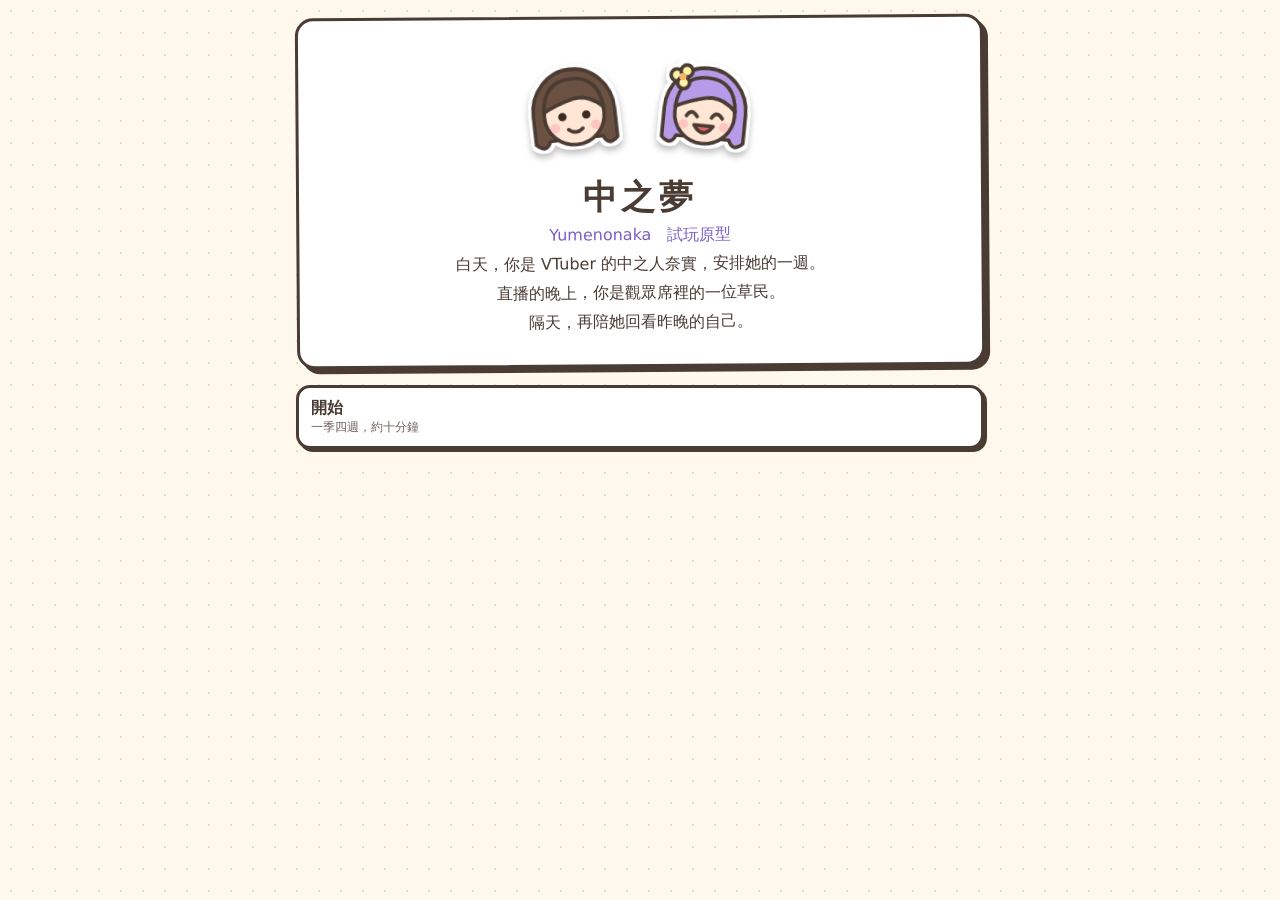
==== index.html @ 5c510aef "feat: add playable one-season prototype Static web prototype of Yumenonaka: plan a week as the strea" ====
<!doctype html>
<html lang="zh-Hant">
<head>
  <meta charset="utf-8">
  <meta name="viewport" content="width=device-width, initial-scale=1">
  <title>中之夢　試玩原型</title>
  <link rel="stylesheet" href="style.css">
</head>
<body class="title">
  <main id="app"></main>
  <script src="main.js"></script>
</body>
</html>
---- style.css ----
:root {
  --ink: #4a3b33;
  --paper: #fff8ec;
  --card: #ffffff;
  --accent: #b79be8;
  --accent-deep: #7a5fc7;
  --warn: #e57373;
}

* { box-sizing: border-box; }

body {
  margin: 0;
  min-height: 100vh;
  font-family: "Noto Sans TC", "Microsoft JhengHei", "PingFang TC", system-ui, sans-serif;
  color: var(--ink);
  background-color: var(--paper);
  background-image: radial-gradient(#ecdcc4 1.5px, transparent 1.5px);
  background-size: 22px 22px;
  transition: background-color .4s;
}

/* 夜晚：草民視角 */
body.night {
  --paper: #2d2553;
  --card: #f4eeff;
  background-image: radial-gradient(#453a7a 1.5px, transparent 1.5px);
}

/* 夢：幾乎沒有介面 */
body.dream {
  --paper: #15131f;
  --card: #1f1c2e;
  --ink: #e9e3ff;
  background-image: none;
}

#app {
  max-width: 720px;
  margin: 0 auto;
  padding: 16px 16px 48px;
}

/* 貼紙：白邊加一點陰影 */
.stk svg {
  display: block;
  width: 100%;
  height: 100%;
  filter:
    drop-shadow(3px 0 0 #fff) drop-shadow(-3px 0 0 #fff)
    drop-shadow(0 3px 0 #fff) drop-shadow(0 -3px 0 #fff)
    drop-shadow(0 4px 3px rgba(0, 0, 0, .25));
}

.hud {
  display: flex;
  flex-wrap: wrap;
  gap: 8px;
  margin-bottom: 12px;
}

.tag {
  display: inline-flex;
  align-items: center;
  gap: 6px;
  padding: 4px 12px;
  font-size: 14px;
  background: var(--card);
  border: 2px solid var(--ink);
  border-radius: 999px;
  box-shadow: 2px 2px 0 var(--ink);
}

body.dream .hud { display: none; }

.pips { display: inline-flex; gap: 3px; }
.pip {
  width: 12px;
  height: 12px;
  border: 2px solid var(--ink);
  border-radius: 50%;
  background: transparent;
}
.pip.on { background: var(--warn); }
.pip.slot { border-radius: 3px; }
.pip.slot.on { background: #f6c453; }

.stage0 { background: #dff3e0; }
.stage1 { background: #ffe9b8; }
.stage2 { background: #ffcfcf; }

.skills { display: flex; flex-wrap: wrap; gap: 6px; margin-bottom: 12px; }
.chip {
  padding: 2px 10px;
  font-size: 13px;
  border: 2px dashed var(--ink);
  border-radius: 8px;
  background: var(--card);
  opacity: .55;
}
.chip.open { border-style: solid; opacity: 1; background: #efe6ff; }
body.dream .skills { display: none; }

.sheet {
  position: relative;
  padding: 20px 20px 20px 132px;
  min-height: 150px;
  background: var(--card);
  border: 3px solid var(--ink);
  border-radius: 18px;
  box-shadow: 5px 5px 0 var(--ink);
  transform: rotate(-.4deg);
}

body.dream .sheet { border-color: #3a3557; box-shadow: none; transform: none; }

.who {
  position: absolute;
  left: 14px;
  top: 14px;
  width: 104px;
  height: 104px;
  transform: rotate(-5deg);
}

.sheet h2 { margin: 0 0 8px; font-size: 18px; }
.sheet .text { margin: 0; line-height: 1.8; white-space: pre-line; }

.title-sheet { padding: 28px 20px; text-align: center; }
.title-sheet h1 { margin: 8px 0 4px; font-size: 34px; letter-spacing: 4px; }
.title-sheet .sub { margin: 0 0 4px; color: var(--accent-deep); }
.title-sheet .duo { display: flex; justify-content: center; gap: 12px; }
.title-sheet .duo .stk { width: 120px; height: 120px; }
.title-sheet .duo .stk:first-child { transform: rotate(-6deg); }
.title-sheet .duo .stk:last-child { transform: rotate(6deg); }

.choices {
  display: grid;
  grid-template-columns: repeat(auto-fit, minmax(190px, 1fr));
  gap: 12px;
  margin-top: 18px;
}

button {
  display: grid;
  grid-template-columns: 44px 1fr;
  align-items: center;
  column-gap: 10px;
  padding: 10px 12px;
  font: inherit;
  color: var(--ink);
  text-align: left;
  background: var(--card);
  border: 3px solid var(--ink);
  border-radius: 14px;
  box-shadow: 3px 3px 0 var(--ink);
  cursor: pointer;
  transition: transform .08s, box-shadow .08s;
}
button:hover:not(:disabled) { transform: translate(-1px, -1px) rotate(-.6deg); box-shadow: 5px 5px 0 var(--ink); }
button:active:not(:disabled) { transform: translate(2px, 2px); box-shadow: 1px 1px 0 var(--ink); }
button:disabled { opacity: .45; cursor: not-allowed; }
button:focus-visible { outline: 3px solid var(--accent-deep); outline-offset: 2px; }

button .ic { grid-row: span 2; width: 44px; height: 44px; }
button b { font-size: 16px; }
button small { grid-column: 2; font-size: 12px; opacity: .8; }
button.plain { grid-template-columns: 1fr; }
button.plain small { grid-column: 1; }

body.dream button { box-shadow: none; border-color: #3a3557; }

@media (max-width: 480px) {
  .sheet { padding: 124px 16px 16px; }
  .who { left: 50%; margin-left: -52px; }
}

@media (prefers-reduced-motion: reduce) {
  * { transition: none !important; }
}
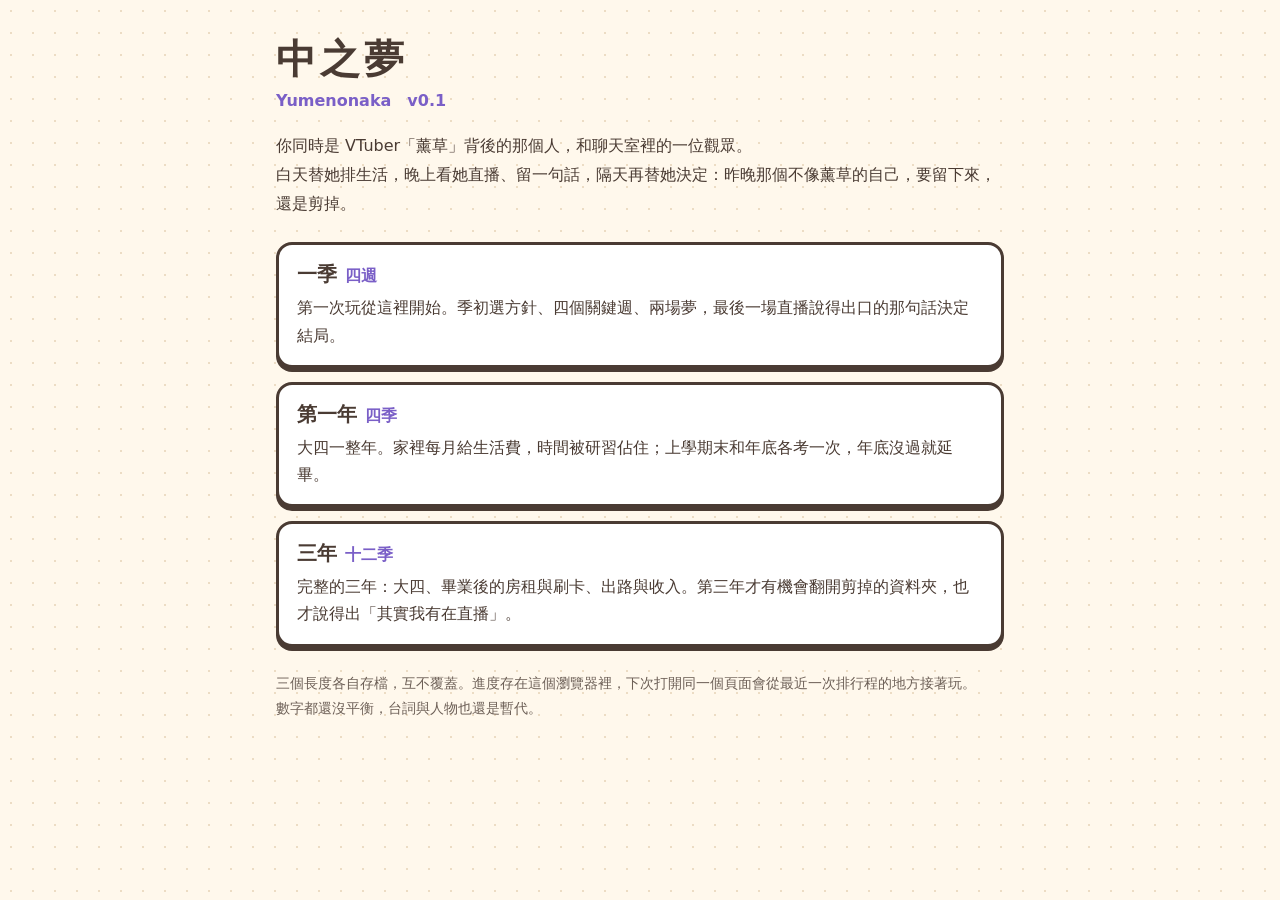
==== commit 19ef1bd6: "feat: split into season, year and three-year pages for v0.1 The home page now links to three separat" ====
--- a/index.html
+++ b/index.html
@@ -3,11 +3,39 @@
 <head>
   <meta charset="utf-8">
   <meta name="viewport" content="width=device-width, initial-scale=1">
-  <title>中之夢　試玩原型</title>
+  <title>中之夢 v0.1</title>
   <link rel="stylesheet" href="style.css">
+  <style>
+    .home { max-width: 760px; margin: 0 auto; padding: 32px 16px 48px; }
+    .home h1 { font-size: 40px; margin: 0; letter-spacing: 4px; }
+    .home .sub { margin: 4px 0 20px; color: var(--accent-deep); font-weight: 700; }
+    .home .pitch { line-height: 1.8; margin: 0 0 24px; }
+    .modes { display: grid; gap: 14px; }
+    .mode { display: block; text-decoration: none; color: var(--ink); background: var(--card);
+      border: 3px solid var(--ink); border-radius: 16px; padding: 16px 18px; box-shadow: 0 4px 0 var(--ink); }
+    .mode:hover, .mode:focus-visible { border-color: var(--accent-deep); box-shadow: 0 4px 0 var(--accent-deep); outline: none; }
+    .mode b { font-size: 20px; }
+    .mode .len { margin-left: 8px; color: var(--accent-deep); font-weight: 700; }
+    .mode p { margin: 6px 0 0; line-height: 1.7; }
+    .note { margin-top: 24px; font-size: 14px; line-height: 1.8; opacity: .8; }
+  </style>
 </head>
 <body class="title">
-  <main id="app"></main>
-  <script src="main.js"></script>
+  <main class="home">
+    <h1>中之夢</h1>
+    <p class="sub">Yumenonaka　v0.1</p>
+    <p class="pitch">你同時是 VTuber「薰草」背後的那個人，和聊天室裡的一位觀眾。<br>
+      白天替她排生活，晚上看她直播、留一句話，隔天再替她決定：昨晚那個不像薰草的自己，要留下來，還是剪掉。</p>
+    <nav class="modes">
+      <a class="mode" href="season.html"><b>一季</b><span class="len">四週</span>
+        <p>第一次玩從這裡開始。季初選方針、四個關鍵週、兩場夢，最後一場直播說得出口的那句話決定結局。</p></a>
+      <a class="mode" href="year.html"><b>第一年</b><span class="len">四季</span>
+        <p>大四一整年。家裡每月給生活費，時間被研習佔住；上學期末和年底各考一次，年底沒過就延畢。</p></a>
+      <a class="mode" href="three.html"><b>三年</b><span class="len">十二季</span>
+        <p>完整的三年：大四、畢業後的房租與刷卡、出路與收入。第三年才有機會翻開剪掉的資料夾，也才說得出「其實我有在直播」。</p></a>
+    </nav>
+    <p class="note">三個長度各自存檔，互不覆蓋。進度存在這個瀏覽器裡，下次打開同一個頁面會從最近一次排行程的地方接著玩。<br>
+      數字都還沒平衡，台詞與人物也還是暫代。</p>
+  </main>
 </body>
 </html>
--- a/style.css
+++ b/style.css
@@ -17,29 +17,11 @@
   background-color: var(--paper);
   background-image: radial-gradient(#ecdcc4 1.5px, transparent 1.5px);
   background-size: 22px 22px;
-  transition: background-color .4s;
-}
-
-/* 夜晚：草民視角 */
-body.night {
-  --paper: #2d2553;
-  --card: #f4eeff;
-  background-image: radial-gradient(#453a7a 1.5px, transparent 1.5px);
-}
-
-/* 夢：幾乎沒有介面 */
-body.dream {
-  --paper: #15131f;
-  --card: #1f1c2e;
-  --ink: #e9e3ff;
-  background-image: none;
-}
-
-#app {
-  max-width: 720px;
-  margin: 0 auto;
-  padding: 16px 16px 48px;
-}
+}
+body.night { --paper: #1d1838; --card: #f6f1ff; background-image: none; }
+body.dream { --paper: #15131f; --card: #1f1c2e; --ink: #e9e3ff; background-image: none; }
+
+#app { max-width: 1180px; margin: 0 auto; padding: 14px 14px 40px; }
 
 /* 貼紙：白邊加一點陰影 */
 .stk svg {
@@ -52,101 +34,366 @@
     drop-shadow(0 4px 3px rgba(0, 0, 0, .25));
 }
 
-.hud {
-  display: flex;
-  flex-wrap: wrap;
-  gap: 8px;
-  margin-bottom: 12px;
-}
-
-.tag {
-  display: inline-flex;
-  align-items: center;
-  gap: 6px;
-  padding: 4px 12px;
-  font-size: 14px;
+.top, .menu, .msg, .chat, .ask, .board, .info {
   background: var(--card);
-  border: 2px solid var(--ink);
-  border-radius: 999px;
-  box-shadow: 2px 2px 0 var(--ink);
-}
-
-body.dream .hud { display: none; }
-
-.pips { display: inline-flex; gap: 3px; }
-.pip {
-  width: 12px;
-  height: 12px;
-  border: 2px solid var(--ink);
-  border-radius: 50%;
-  background: transparent;
-}
+  border: 3px solid var(--ink);
+  border-radius: 16px;
+}
+
+.pips { display: inline-flex; gap: 3px; vertical-align: middle; }
+.pip { width: 12px; height: 12px; border: 2px solid var(--ink); border-radius: 50%; }
 .pip.on { background: var(--warn); }
-.pip.slot { border-radius: 3px; }
-.pip.slot.on { background: #f6c453; }
-
+.pip.insp.on { background: #ffe27a; }
+.badge { padding: 1px 10px; border: 2px solid var(--ink); border-radius: 999px; font-size: 13px; }
 .stage0 { background: #dff3e0; }
 .stage1 { background: #ffe9b8; }
 .stage2 { background: #ffcfcf; }
 
-.skills { display: flex; flex-wrap: wrap; gap: 6px; margin-bottom: 12px; }
-.chip {
-  padding: 2px 10px;
-  font-size: 13px;
-  border: 2px dashed var(--ink);
-  border-radius: 8px;
-  background: var(--card);
-  opacity: .55;
-}
-.chip.open { border-style: solid; opacity: 1; background: #efe6ff; }
-body.dream .skills { display: none; }
-
+/* 滑鼠停在行動上時，對應的數值、時段、日子會閃 */
+@keyframes blink { 0%, 100% { box-shadow: 0 0 0 3px #ffb300; background-color: #ffe9a8; } 50% { box-shadow: 0 0 0 3px transparent; background-color: transparent; } }
+.gauge { padding: 2px 6px; border-radius: 8px; }
+.gauge.blink { animation: blink .7s ease-in-out infinite; }
+.rh.blink, .dh.blink { animation: blink .7s ease-in-out infinite; color: var(--ink); }
+@media (prefers-reduced-motion: reduce) {
+  .gauge.blink, .rh.blink, .dh.blink { animation: none; box-shadow: 0 0 0 3px #ffb300; background-color: #ffe9a8; }
+}
+
+/* ---------- 上方列：所有資源常駐 ---------- */
+.top {
+  display: flex;
+  flex-wrap: wrap;
+  align-items: center;
+  gap: 6px 8px;
+  padding: 8px 14px;
+  margin-bottom: 12px;
+  font-size: 14px;
+  box-shadow: 3px 3px 0 var(--ink);
+}
+.top .when { margin-right: auto; }
+.top .when b { font-size: 16px; }
+.mini-btn {
+  display: inline-block;
+  min-height: 36px;
+  padding: 4px 16px;
+  font-size: 14px;
+  font-weight: 700;
+  background: #ffd45e;
+  border-width: 2px;
+  border-radius: 999px;
+  box-shadow: 2px 2px 0 var(--ink);
+}
+
+/* ---------- 主畫面：左邊內容，右邊指令＋目標＋技能 ---------- */
+.main { display: grid; grid-template-columns: minmax(0, 1fr) 330px; gap: 12px; align-items: start; }
+.side { display: grid; gap: 12px; }
+.main > * { min-width: 0; } /* 讓週曆只在自己的框裡橫向捲動，不把整頁撐寬 */
+.scene {
+  position: relative;
+  min-height: 470px;
+  overflow: hidden;
+  border: 3px solid var(--ink);
+  border-radius: 16px;
+  box-shadow: 4px 4px 0 var(--ink);
+  background-color: #fdf3dc;
+  transition: background-color .6s;
+}
+.floor { position: absolute; left: 0; right: 0; bottom: 0; height: 38%; background-color: #dcc09a; transition: background-color .6s; }
+.window {
+  position: absolute;
+  top: 24px;
+  left: 24px;
+  width: 132px;
+  height: 104px;
+  overflow: hidden;
+  border: 4px solid var(--ink);
+  border-radius: 10px;
+  background-color: #bfe3ff;
+  transition: background-color .6s;
+}
+.window::before, .window::after { content: ""; position: absolute; z-index: 2; background: var(--ink); }
+.window::before { left: 50%; top: 0; width: 4px; height: 100%; margin-left: -2px; }
+.window::after { top: 50%; left: 0; width: 100%; height: 4px; margin-top: -2px; }
+.orb { position: absolute; top: 12px; left: 14px; width: 30px; height: 30px; border-radius: 50%; background: #ffd45e; box-shadow: 0 0 0 6px rgba(255, 212, 94, .35); transition: top .6s, left .6s, background-color .6s, box-shadow .6s; }
+.stars { position: absolute; inset: 0; opacity: 0; transition: opacity .6s;
+  background-image: radial-gradient(#fff 1.2px, transparent 1.5px), radial-gradient(#fff 1px, transparent 1.3px);
+  background-size: 34px 30px, 23px 27px; background-position: 6px 8px, 15px 20px; }
+/* 窗外照進來的光 */
+.beam { position: absolute; top: 24px; left: 150px; width: 300px; height: 300px; opacity: .55; transition: opacity .6s, background-color .6s;
+  background-color: #fff3b0; clip-path: polygon(0 0, 8% 0, 100% 100%, 40% 100%); }
+/* 立燈：晚上才亮 */
+.lamp { position: absolute; top: 150px; left: 330px; width: 54px; height: 30px; background: #c9c2bb; border: 3px solid var(--ink); border-radius: 24px 24px 4px 4px; transition: background-color .6s; }
+.lamp::after { content: ""; position: absolute; top: 27px; left: 50%; width: 4px; height: 200px; margin-left: -2px; background: var(--ink); }
+.glow { position: absolute; top: -130px; left: -150px; width: 350px; height: 350px; border-radius: 50%; opacity: 0; pointer-events: none; transition: opacity .6s;
+  background: radial-gradient(circle, rgba(255, 226, 122, .7) 0, rgba(255, 226, 122, .25) 40%, transparent 70%); }
+
+/* 牆上的時鐘：指針跟著時段走 */
+.clock { position: absolute; top: 30px; left: 186px; z-index: 1; width: 62px; height: 62px; background: #fff; border: 4px solid var(--ink); border-radius: 50%; }
+.clock::after { position: absolute; top: 62px; left: 50%; width: 110px; margin-left: -55px; padding-top: 4px; text-align: center; font-size: 13px; font-weight: 700; content: "上午 9:00"; }
+.clock i { position: absolute; left: 50%; bottom: 50%; width: 4px; margin-left: -2px; background: var(--ink); border-radius: 2px; transform-origin: 50% 100%; transition: transform .6s; }
+.clock .hh { height: 15px; transform: rotate(270deg); }
+.clock .mm { height: 22px; width: 3px; margin-left: -1.5px; }
+.scene.t1 .clock .hh { transform: rotate(420deg); }
+.scene.t1 .clock::after { content: "下午 14:00"; }
+.scene.t2 .clock .hh { transform: rotate(540deg); }
+.scene.t2 .clock::after { content: "傍晚 18:00"; }
+.scene.t3 .clock .hh { transform: rotate(660deg); }
+.scene.t3 .clock::after { content: "晚上 22:00"; color: #fff; }
+/* 上午 */
+.scene.t0 .orb { top: 12px; left: 14px; }
+/* 下午 */
+.scene.t1 { background-color: #fde6b8; }
+.scene.t1 .floor { background-color: #d6b383; }
+.scene.t1 .window { background-color: #9fd4ff; }
+.scene.t1 .orb { top: 8px; left: 84px; }
+.scene.t1 .beam { opacity: .4; }
+/* 傍晚 */
+.scene.t2 { background-color: #f3b98c; }
+.scene.t2 .floor { background-color: #b98a66; }
+.scene.t2 .window { background-color: #ff9a76; }
+.scene.t2 .orb { top: 62px; left: 88px; background: #ff7043; box-shadow: 0 0 0 8px rgba(255, 112, 67, .35); }
+.scene.t2 .beam { opacity: .3; background-color: #ffb07a; }
+/* 晚上 */
+.scene.t3 { background-color: #37315a; }
+.scene.t3 .floor { background-color: #231e3c; }
+.scene.t3 .window { background-color: #14102e; }
+.scene.t3 .orb { top: 12px; left: 78px; background: #fff6c9; box-shadow: inset -9px -3px 0 #d9cfa0, 0 0 0 5px rgba(255, 246, 201, .2); }
+.scene.t3 .stars { opacity: 1; }
+.scene.t3 .beam { opacity: 0; }
+.scene.t3 .lamp { background: #ffe27a; }
+.scene.t3 .glow { opacity: 1; }
+.scene.t3 .sprite { filter: brightness(.86); }
+.sprite {
+  position: absolute;
+  top: 16px;
+  right: 24px;
+  height: 200px;
+  aspect-ratio: 100 / 160;
+  transition: filter .6s;
+}
+.msg {
+  position: absolute;
+  left: 12px;
+  right: 12px;
+  bottom: 12px;
+  min-height: 230px;
+  padding: 22px 18px 12px;
+  background: #fff;
+}
+.msg .name {
+  position: absolute;
+  top: -16px;
+  left: 16px;
+  padding: 1px 16px;
+  font-weight: 700;
+  background: #ffd45e;
+  border: 3px solid var(--ink);
+  border-radius: 999px;
+}
+.msg p { margin: 0; max-height: 300px; overflow-y: auto; line-height: 1.7; white-space: pre-line; } /* 長的結算文字在框裡捲動，不蓋到房間 */
+
+/* 右邊的按鈕直接貼齊欄位，不再包一層框 */
+.menu { padding: 0; background: none; border: none; border-radius: 0; }
+.menu h3 { margin: 0 0 10px; font-size: 16px; }
+.menu .choices { grid-template-columns: 1fr; gap: 10px; margin: 0; }
+
+.info { padding: 10px 14px 12px; }
+.info h3 { margin: 6px 0 6px; font-size: 14px; color: var(--accent-deep); }
+.goals, .tree { list-style: none; margin: 0; padding: 0; font-size: 13.5px; }
+.goals li { padding: 2px 0; line-height: 1.5; white-space: nowrap; }
+.goals li.ok { color: #3f8a4b; font-weight: 700; }
+.tree li { display: flex; flex-direction: column; padding: 5px 0; border-top: 2px dashed #d8cfc6; opacity: .55; }
+.tree li.open { opacity: 1; }
+.tree small { font-size: 12px; opacity: .8; white-space: nowrap; }
+
+/* ---------- 週曆排程 ---------- */
+.board { padding: 12px; box-shadow: 4px 4px 0 var(--ink); }
+.note { display: flex; gap: 12px; align-items: center; }
+.note .face { flex: none; width: 44px; height: 44px; }
+.note p { margin: 0; line-height: 1.6; white-space: pre-line; }
+.grid { display: grid; grid-template-columns: 44px repeat(7, minmax(0, 1fr)); gap: 6px; }
+.dh, .rh { align-self: center; text-align: center; font-size: 13px; font-weight: 700; }
+.dh { padding: 3px 0; border: 2px solid var(--ink); border-radius: 10px; background: #fff; }
+.dh.now { background: #ffd45e; }
+.dh.past { opacity: .45; }
+.cell {
+  display: flex;
+  flex-direction: column;
+  align-items: center;
+  justify-content: center;
+  gap: 1px;
+  min-height: 52px;
+  padding: 2px;
+  font-size: 12.5px;
+  text-align: center;
+  border-width: 2px;
+  border-radius: 10px;
+  box-shadow: none;
+}
+.cell .stk { width: 24px; height: 24px; }
+.cell b { font-size: 12.5px; }
+.cell em { font-style: normal; font-size: 11.5px; font-weight: 700; color: #c62828; }
+.cell.empty { border-style: dashed; background: transparent; opacity: .7; }
+.cell.empty b { font-size: 18px; font-weight: 400; }
+.cell.bad { background: #ffe9e6; border-color: #c62828; }
+.cell.past { opacity: .45; }
+.onair {
+  display: flex;
+  flex-direction: column;
+  align-items: center;
+  justify-content: center;
+  gap: 4px;
+  padding: 4px;
+  text-align: center;
+  background: #e7dcff;
+  border: 2px solid var(--ink);
+  border-radius: 10px;
+}
+.onair small { font-size: 11.5px; line-height: 1.5; }
+.tip { margin: 12px 0 0; font-size: 13px; opacity: .8; }
+.dh i { display: block; font-style: normal; font-size: 10.5px; font-weight: 400; color: var(--accent-deep); }
+.cell.no { opacity: .3; }
+/* 週曆的時段：越晚越暗 */
+.rh { padding: 4px 0; border-radius: 8px; line-height: 1.3; }
+.rh small { display: block; font-size: 10.5px; font-weight: 400; opacity: .8; }
+.rh.t0 { background: #d6ecff; }
+.rh.t1 { background: #fff0c2; }
+.rh.t2 { background: #ffd2b0; }
+.rh.t3 { background: #37315a; color: #fff; }
+.cell.t3 { background-color: #e6e3f3; }
+.cell.t3.empty { background-color: #eeecf7; }
+.cell.t3.bad { background-color: #ffe9e6; }
+.info h3 .mini-btn { float: right; min-height: 26px; padding: 0 10px; font-size: 12px; }
+.nodes { float: right; display: inline-flex; gap: 3px; }
+.node { padding: 0 3px; border-radius: 6px; opacity: .3; }
+.node.on { opacity: 1; background: #d9cdfa; }
+.node.next { opacity: 1; background: #ffd45e; }
+
+/* ---------- 技能樹視窗 ---------- */
+.modal { position: fixed; inset: 0; z-index: 5; display: flex; align-items: flex-start; justify-content: center; padding: 24px 12px; overflow: auto; background: rgba(40, 30, 24, .5); }
+.panel { width: 100%; max-width: 860px; padding: 16px 18px; background: var(--card); border: 3px solid var(--ink); border-radius: 16px; box-shadow: 5px 5px 0 var(--ink); }
+.panel h2 { display: flex; justify-content: space-between; align-items: center; margin: 0 0 10px; font-size: 20px; }
+.branches { display: grid; grid-template-columns: repeat(4, minmax(0, 1fr)); gap: 10px; margin-top: 10px; }
+.branch h4 { margin: 0 0 6px; text-align: center; font-size: 15px; }
+.tnode { display: flex; flex-direction: column; gap: 2px; min-height: 66px; padding: 6px 8px; margin-bottom: 8px; border: 2px dashed var(--ink); border-radius: 12px; opacity: .5; }
+.tnode b { font-size: 14px; }
+.tnode small { font-size: 12px; line-height: 1.4; }
+.tnode.on { opacity: 1; border-style: solid; background: #e7dcff; }
+.tnode.next { opacity: 1; border-style: solid; background: #fff6d6; }
+.tnode.base { min-height: 0; text-align: center; }
+
+.step { margin: 12px 0 8px; font-size: 16px; }
+.step small { margin-left: 10px; font-size: 12.5px; font-weight: 400; opacity: .8; }
+.gridwrap { margin-top: 10px; }
+.bigrow { display: flex; flex-wrap: wrap; align-items: center; gap: 10px; margin: 8px 0 0; }
+.bigrow small { font-size: 12.5px; opacity: .85; }
+.goals.wrap li { white-space: normal; padding: 3px 0 3px 14px; text-indent: -14px; }
+.goals.wrap li::before { content: "・"; }
+.tools { display: flex; flex-wrap: wrap; align-items: center; gap: 12px; margin: 10px 0 0; font-size: 12.5px; }
+.tools span { opacity: .75; }
+.tools .mini-btn { min-height: 30px; font-size: 13px; background: #fff; }
+.dh[data-act] { cursor: pointer; }
+.dh[data-act]:hover { background: #fff6d6; }
+/* 行動小卡：一排排開，說明集中在下面一行 */
+.chips { display: flex; flex-wrap: wrap; gap: 8px; }
+.chip { display: inline-flex; align-items: center; gap: 6px; min-height: 42px; padding: 3px 14px 3px 6px; font-weight: 700; font-size: 15px; border-radius: 999px; box-shadow: 2px 2px 0 var(--ink); }
+.chip .stk { width: 30px; height: 30px; }
+.chip.on, .chip.on:hover:not(:disabled) { background: #ffd45e; }
+.desc { margin: 8px 0 10px; padding: 5px 12px; min-height: 2em; font-size: 13.5px; line-height: 1.6; background: #fff6d6; border-radius: 10px; }
+.desc b { margin-right: 12px; }
+.onair em { font-style: normal; font-size: 11.5px; font-weight: 700; color: #c62828; }
+.palette { display: grid; grid-template-columns: repeat(auto-fit, minmax(140px, 1fr)); gap: 8px; }
+.brush { min-height: 50px; padding: 6px 10px; grid-template-columns: 34px 1fr; column-gap: 8px; box-shadow: 2px 2px 0 var(--ink); }
+.brush .ic { width: 34px; height: 34px; }
+.brush b { font-size: 14.5px; }
+.brush small { font-size: 11.5px; }
+.brush.on { background: #ffd45e; }
+.brush.on:hover:not(:disabled) { background: #ffd45e; }
+
+/* ---------- 直播間 ---------- */
+body.night .top { box-shadow: none; }
+.badge-live { padding: 2px 10px; font-size: 13px; font-weight: 700; color: #fff; background: #e53935; border-radius: 6px; }
+.prog { display: inline-flex; gap: 4px; }
+.clipn { padding: 1px 10px; font-size: 12.5px; font-weight: 700; background: #ffcfe0; border: 2px solid var(--ink); border-radius: 999px; }
+.prog span { padding: 1px 10px; font-size: 12px; border: 2px solid var(--ink); border-radius: 999px; opacity: .45; }
+.prog span.past { opacity: 1; background: #d9cdfa; }
+.prog span.now { opacity: 1; background: #ffd45e; font-weight: 700; }
+
+.live { display: grid; grid-template-columns: minmax(0, 1fr) 280px; gap: 12px; }
+.screen {
+  position: relative;
+  height: 340px;
+  overflow: hidden;
+  border: 3px solid #0e0b1f;
+  border-radius: 14px;
+  background-color: #cdbdf5;
+  background-image: radial-gradient(#e3d8ff 2px, transparent 2px);
+  background-size: 26px 26px;
+}
+.avatar { position: absolute; bottom: -4%; left: 50%; height: 92%; aspect-ratio: 100 / 160; transform: translateX(-50%); }
+.viewers { position: absolute; top: 10px; right: 10px; padding: 2px 10px; font-size: 13px; font-weight: 700; color: #fff; background: rgba(20, 16, 40, .7); border-radius: 6px; }
+.caption {
+  position: absolute;
+  left: 4%;
+  right: 4%;
+  bottom: 4%;
+  margin: 0;
+  padding: 8px 12px;
+  text-align: center;
+  line-height: 1.6;
+  white-space: pre-line;
+  background: rgba(255, 255, 255, .94);
+  border: 3px solid var(--ink);
+  border-radius: 12px;
+}
+.chat { display: flex; flex-direction: column; padding: 10px 12px; }
+.chat h3 { margin: 0 0 6px; padding-bottom: 6px; font-size: 15px; border-bottom: 2px solid var(--ink); }
+.chat ul { display: flex; flex-direction: column; justify-content: flex-end; flex: 1; gap: 4px; margin: 0; padding: 0; list-style: none; font-size: 14px; }
+.chat li { padding: 3px 8px; border-radius: 8px; }
+.chat li b { margin-right: 6px; color: var(--accent-deep); }
+.chat li.hl, .chat li.me { background: #fff1b8; }
+.chat li.sc { background: #ffcfe0; border: 2px solid var(--ink); font-weight: 700; }
+.chat li.sys { font-size: 12px; opacity: .7; }
+
+.ask { margin-top: 12px; padding: 10px 14px; }
+.ask p { margin: 0; min-height: 1.6em; font-weight: 700; line-height: 1.6; }
+body.night .choices { grid-template-columns: repeat(3, minmax(0, 1fr)); margin-top: 12px; }
+
+/* ---------- 標題、夢 ---------- */
 .sheet {
   position: relative;
+  max-width: 720px;
+  margin: 0 auto;
   padding: 20px 20px 20px 132px;
   min-height: 150px;
   background: var(--card);
   border: 3px solid var(--ink);
   border-radius: 18px;
   box-shadow: 5px 5px 0 var(--ink);
-  transform: rotate(-.4deg);
-}
-
-body.dream .sheet { border-color: #3a3557; box-shadow: none; transform: none; }
-
-.who {
-  position: absolute;
-  left: 14px;
-  top: 14px;
-  width: 104px;
-  height: 104px;
-  transform: rotate(-5deg);
-}
-
+}
+body.dream .sheet { margin-top: 12vh; border-color: #3a3557; box-shadow: none; }
+.who { position: absolute; left: 14px; top: 14px; width: 104px; height: 104px; transform: rotate(-5deg); }
 .sheet h2 { margin: 0 0 8px; font-size: 18px; }
 .sheet .text { margin: 0; line-height: 1.8; white-space: pre-line; }
-
 .title-sheet { padding: 28px 20px; text-align: center; }
+.title-sheet .text { display: inline-block; max-width: 620px; text-align: left; }
 .title-sheet h1 { margin: 8px 0 4px; font-size: 34px; letter-spacing: 4px; }
 .title-sheet .sub { margin: 0 0 4px; color: var(--accent-deep); }
 .title-sheet .duo { display: flex; justify-content: center; gap: 12px; }
 .title-sheet .duo .stk { width: 120px; height: 120px; }
 .title-sheet .duo .stk:first-child { transform: rotate(-6deg); }
 .title-sheet .duo .stk:last-child { transform: rotate(6deg); }
-
-.choices {
-  display: grid;
-  grid-template-columns: repeat(auto-fit, minmax(190px, 1fr));
-  gap: 12px;
-  margin-top: 18px;
-}
-
+body.title .choices, body.dream .choices { max-width: 720px; margin-left: auto; margin-right: auto; }
+.ai { min-height: 1.5em; margin: 10px 0 0; font-size: 13px; color: var(--accent-deep); }
+
+/* ---------- 按鈕：一律夠大、位置固定 ---------- */
+.choices { display: grid; grid-template-columns: repeat(auto-fit, minmax(200px, 1fr)); gap: 12px; margin-top: 16px; }
 button {
   display: grid;
   grid-template-columns: 44px 1fr;
   align-items: center;
-  column-gap: 10px;
-  padding: 10px 12px;
+  column-gap: 12px;
+  min-height: 64px;
+  padding: 8px 14px;
   font: inherit;
   color: var(--ink);
   text-align: left;
@@ -155,26 +402,68 @@
   border-radius: 14px;
   box-shadow: 3px 3px 0 var(--ink);
   cursor: pointer;
-  transition: transform .08s, box-shadow .08s;
-}
-button:hover:not(:disabled) { transform: translate(-1px, -1px) rotate(-.6deg); box-shadow: 5px 5px 0 var(--ink); }
+}
+button:hover:not(:disabled) { background: #fff6d6; }
 button:active:not(:disabled) { transform: translate(2px, 2px); box-shadow: 1px 1px 0 var(--ink); }
 button:disabled { opacity: .45; cursor: not-allowed; }
 button:focus-visible { outline: 3px solid var(--accent-deep); outline-offset: 2px; }
-
 button .ic { grid-row: span 2; width: 44px; height: 44px; }
 button b { font-size: 16px; }
-button small { grid-column: 2; font-size: 12px; opacity: .8; }
+button small { grid-column: 2; font-size: 12.5px; line-height: 1.4; opacity: .85; }
 button.plain { grid-template-columns: 1fr; }
 button.plain small { grid-column: 1; }
-
+body.night button { box-shadow: 3px 3px 0 #0e0b1f; }
 body.dream button { box-shadow: none; border-color: #3a3557; }
-
-@media (max-width: 480px) {
+body.dream button:hover:not(:disabled) { background: #2a2640; }
+button.cell, button.cell:active:not(:disabled) { box-shadow: none; transform: none; }
+button.cell { display: flex; }
+
+/* ---------- 找靈感小遊戲 ---------- */
+.mini-top { display: flex; flex-wrap: wrap; gap: 12px; align-items: center; padding: 10px 16px; margin-bottom: 12px; background: var(--card); border: 3px solid var(--ink); border-radius: 16px; }
+.mini-top b { font-size: 18px; }
+.mini-top .right { margin-left: auto; font-weight: 700; }
+.mini-field {
+  position: relative;
+  height: 420px;
+  overflow: hidden;
+  border: 3px solid var(--ink);
+  border-radius: 16px;
+  background: linear-gradient(#cfeaff 0 78%, #b9dba0 78% 100%);
+  touch-action: manipulation;
+}
+.bub { position: absolute; bottom: -70px; display: block; width: 64px; height: 64px; min-height: 0; padding: 0; background: none; border: none; box-shadow: none; }
+.bub:hover:not(:disabled) { background: none; }
+.bub:active:not(:disabled) { box-shadow: none; }
+
+/* ---------- 可選：AI 留言 ---------- */
+.say { display: flex; gap: 8px; margin-top: 12px; }
+.say input { flex: 1; min-width: 0; min-height: 48px; padding: 8px 14px; font: inherit; color: var(--ink); background: #fff; border: 3px solid #0e0b1f; border-radius: 14px; }
+.say input:focus-visible { outline: 3px solid var(--accent); outline-offset: 2px; }
+.say .mini-btn { min-height: 48px; }
+
+@media (max-width: 860px) {
+  .branches { grid-template-columns: repeat(2, minmax(0, 1fr)); }
+  .main, .live { grid-template-columns: 1fr; }
+  .gridwrap { overflow-x: auto; padding-bottom: 4px; }
+  .grid { min-width: 600px; }
+  .chat ul { min-height: 120px; }
+  .sprite { top: 12px; right: 8px; height: 150px; }
+  .lamp { top: 120px; left: 240px; }
+  body.night .choices { grid-template-columns: repeat(2, minmax(0, 1fr)); }
   .sheet { padding: 124px 16px 16px; }
   .who { left: 50%; margin-left: -52px; }
 }
 
-@media (prefers-reduced-motion: reduce) {
-  * { transition: none !important; }
-}
+/* 說不出口的選項：照樣列出來，但劃掉（docs/03 2.14） */
+.choices button.struck b { text-decoration: line-through; text-decoration-thickness: 2px; }
+.choices button.struck small { font-style: italic; }
+
+/* 小時鐘：排行程與直播畫面（4.16 第 10 項） */
+.mclock { display: inline-flex; flex: none; align-items: center; gap: 6px; margin-left: auto; font-size: 13px; font-weight: 700; white-space: nowrap; }
+.mclock .face { position: relative; flex: none; width: 28px; height: 28px; background: #fff; border: 3px solid var(--ink); border-radius: 50%; }
+.mclock i { position: absolute; left: 50%; bottom: 50%; width: 3px; margin-left: -1.5px; background: var(--ink); border-radius: 2px; transform-origin: 50% 100%; }
+.mclock .hh { height: 7px; }
+.mclock .mm { width: 2px; height: 10px; margin-left: -1px; }
+.mclock.night { margin-left: 0; }
+.mclock.night .face { background: #37315a; border-color: #37315a; box-shadow: 0 0 0 2px #fff3a6; }
+.mclock.night i { background: #fff3a6; }
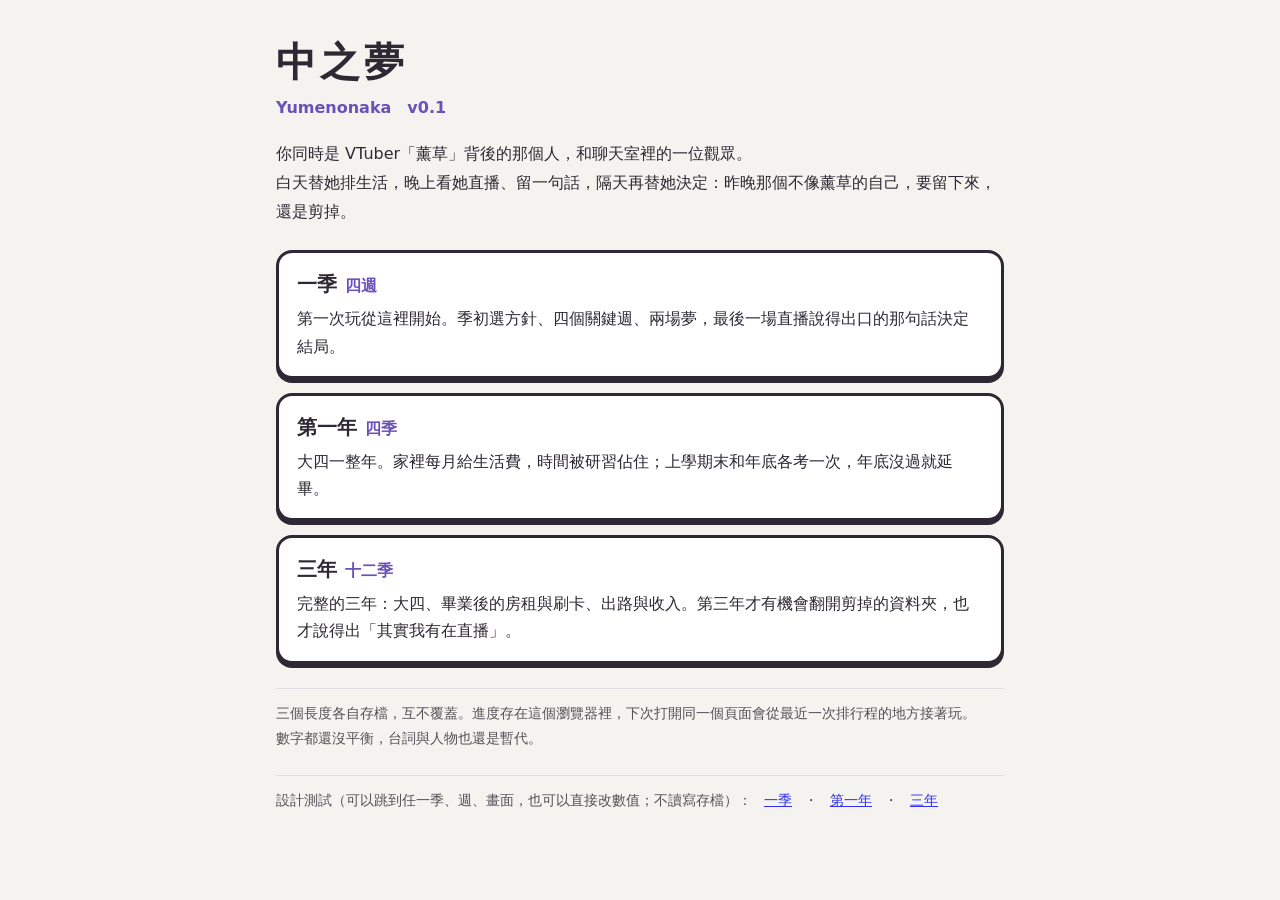
==== commit 1eabf301: "feat: add design test panel and the new layout Add a design test panel (?debug) for jumping to any p" ====
--- a/index.html
+++ b/index.html
@@ -36,6 +36,8 @@
     </nav>
     <p class="note">三個長度各自存檔，互不覆蓋。進度存在這個瀏覽器裡，下次打開同一個頁面會從最近一次排行程的地方接著玩。<br>
       數字都還沒平衡，台詞與人物也還是暫代。</p>
+    <p class="note">設計測試（可以跳到任一季、週、畫面，也可以直接改數值；不讀寫存檔）：
+      <a href="season.html?debug">一季</a>・<a href="year.html?debug">第一年</a>・<a href="three.html?debug">三年</a></p>
   </main>
 </body>
 </html>
--- a/style.css
+++ b/style.css
@@ -1,10 +1,42 @@
+/* 中之夢 v0.1 的樣式。
+   三層風格代號（docs/06 第 4 節）：白天 :root、夜晚 body.night（回放編輯也用）、夢 body.dream。
+   每一層只有一個主色（薰衣草紫）；副色只有警告（--warn）與真心片段（--heart）。不用圖檔，不載入字型。
+   四種版面（docs/06 3.7）：行事曆 .plan、房間場景 .scene、直播 .live（時間軸變體 .review-wrap）、純文字 body.dream .sheet。 */
 :root {
-  --ink: #4a3b33;
-  --paper: #fff8ec;
-  --card: #ffffff;
-  --accent: #b79be8;
-  --accent-deep: #7a5fc7;
-  --warn: #e57373;
+  /* 白天：低彩度、留白 */
+  --paper: #f5f3ef;  --card: #ffffff;  --soft: #ebe8e3;
+  --ink: #2d2833;    --ink-2: #6a6472;
+  --line: #8c8794;   --line-soft: #dcd8e0;
+  --accent: #9178d0; --accent-deep: #6a50b8; --accent-tint: #ece6f8;
+  --btn-bg: #6a50b8; --btn-hover: #58409f; --btn-ink: #ffffff;
+  --warn: #b23a2b;   --warn-tint: #f8e6e2;
+  --heart: #8c5300;  --heart-tint: #f6ecd9;
+  --scrim: rgba(45, 40, 51, .35);
+
+  --fs-xs: 12px; --fs-s: 14px; --fs-m: 16px; --fs-l: 20px; --fs-xl: 28px;
+  --r-tag: 4px; --r-btn: 6px; --r-box: 8px;
+}
+/* 夜晚：藍紫，聊天室是主角 */
+body.night, body:has(.review-wrap) {
+  --paper: #1b1930;  --card: #25223f;  --soft: #2f2b4d;
+  --ink: #ece8f7;    --ink-2: #aaa4c6;
+  --line: #7a73a8;   --line-soft: #36325a;
+  --accent: #b79be8; --accent-deep: #b79be8; --accent-tint: #3a3263;
+  --btn-bg: #b79be8; --btn-hover: #c9b3f0; --btn-ink: #1b1930;
+  --warn: #ff8a7a;   --warn-tint: #3e2338;
+  --heart: #f2c46b;  --heart-tint: #3a2f2a;
+  --scrim: rgba(0, 0, 0, .5);
+}
+/* 夢：幾乎沒有介面，面板和背景同色 */
+body.dream {
+  --paper: #110f18;  --card: #110f18;  --soft: #1c1926;
+  --ink: #e4dff2;    --ink-2: #9a94ae;
+  --line: #6c6686;   --line-soft: #2a2638;
+  --accent: #c4b2ee; --accent-deep: #c4b2ee; --accent-tint: #2a2440;
+  --btn-bg: #c4b2ee; --btn-hover: #d6c8f4; --btn-ink: #110f18;
+  --warn: #ff8a7a;   --warn-tint: #2e1a26;
+  --heart: #f2c46b;  --heart-tint: #2a2440;
+  --scrim: rgba(0, 0, 0, .6);
 }
 
 * { box-sizing: border-box; }
@@ -13,125 +45,290 @@
   margin: 0;
   min-height: 100vh;
   font-family: "Noto Sans TC", "Microsoft JhengHei", "PingFang TC", system-ui, sans-serif;
+  font-size: var(--fs-m);
+  line-height: 1.5;
   color: var(--ink);
   background-color: var(--paper);
-  background-image: radial-gradient(#ecdcc4 1.5px, transparent 1.5px);
-  background-size: 22px 22px;
-}
-body.night { --paper: #1d1838; --card: #f6f1ff; background-image: none; }
-body.dream { --paper: #15131f; --card: #1f1c2e; --ink: #e9e3ff; background-image: none; }
-
-#app { max-width: 1180px; margin: 0 auto; padding: 14px 14px 40px; }
-
-/* 貼紙：白邊加一點陰影 */
+}
+
+#app { max-width: 1280px; margin: 0 auto; padding: 12px 16px 40px; }
+h3 { margin: 0; }
+.vh { position: absolute; width: 1px; height: 1px; overflow: hidden; clip-path: inset(50%); white-space: nowrap; }
+
+/* 貼紙：佔位用的圖，白邊加一點陰影 */
 .stk svg {
   display: block;
   width: 100%;
   height: 100%;
   filter:
-    drop-shadow(3px 0 0 #fff) drop-shadow(-3px 0 0 #fff)
-    drop-shadow(0 3px 0 #fff) drop-shadow(0 -3px 0 #fff)
-    drop-shadow(0 4px 3px rgba(0, 0, 0, .25));
-}
-
-.top, .menu, .msg, .chat, .ask, .board, .info {
+    drop-shadow(2px 0 0 #fff) drop-shadow(-2px 0 0 #fff)
+    drop-shadow(0 2px 0 #fff) drop-shadow(0 -2px 0 #fff);
+}
+
+/* ---------- 按鈕：次要按鈕是預設，往下走的那一顆是 .go ---------- */
+button {
+  display: grid;
+  grid-template-columns: 36px 1fr;
+  align-items: center;
+  column-gap: 12px;
+  min-height: 48px;
+  padding: 8px 12px;
+  font: inherit;
+  color: var(--ink);
+  text-align: left;
   background: var(--card);
-  border: 3px solid var(--ink);
-  border-radius: 16px;
-}
-
-.pips { display: inline-flex; gap: 3px; vertical-align: middle; }
-.pip { width: 12px; height: 12px; border: 2px solid var(--ink); border-radius: 50%; }
-.pip.on { background: var(--warn); }
-.pip.insp.on { background: #ffe27a; }
-.badge { padding: 1px 10px; border: 2px solid var(--ink); border-radius: 999px; font-size: 13px; }
-.stage0 { background: #dff3e0; }
-.stage1 { background: #ffe9b8; }
-.stage2 { background: #ffcfcf; }
-
-/* 滑鼠停在行動上時，對應的數值、時段、日子會閃 */
-@keyframes blink { 0%, 100% { box-shadow: 0 0 0 3px #ffb300; background-color: #ffe9a8; } 50% { box-shadow: 0 0 0 3px transparent; background-color: transparent; } }
-.gauge { padding: 2px 6px; border-radius: 8px; }
-.gauge.blink { animation: blink .7s ease-in-out infinite; }
-.rh.blink, .dh.blink { animation: blink .7s ease-in-out infinite; color: var(--ink); }
-@media (prefers-reduced-motion: reduce) {
-  .gauge.blink, .rh.blink, .dh.blink { animation: none; box-shadow: 0 0 0 3px #ffb300; background-color: #ffe9a8; }
-}
-
-/* ---------- 上方列：所有資源常駐 ---------- */
+  border: 1px solid var(--line);
+  border-radius: var(--r-btn);
+  cursor: pointer;
+}
+button:hover:not(:disabled) { background: var(--soft); }
+button:disabled { color: var(--ink-2); border-style: dashed; cursor: not-allowed; }
+button:disabled .stk { opacity: .5; }
+button:focus-visible, .dh[data-act]:focus-visible { outline: 2px solid var(--accent-deep); outline-offset: 2px; }
+button .ic { grid-row: span 2; width: 36px; height: 36px; }
+button b { font-size: var(--fs-m); }
+button small { grid-column: 2; font-size: var(--fs-xs); line-height: 1.45; color: var(--ink-2); }
+button.plain { grid-template-columns: 1fr; }
+button.plain small { grid-column: 1; }
+button kbd { grid-column: 1 / -1; justify-self: end; margin-top: -18px; padding: 0 6px; font: 700 11px/16px system-ui, sans-serif; color: var(--ink-2); border: 1px solid var(--line-soft); border-radius: var(--r-tag); }
+
+/* 往下走的按鈕：一個畫面只有一顆，全遊戲同一種樣式（docs/06 3.1） */
+button.go { min-height: 64px; padding: 12px 20px; color: var(--btn-ink); background: var(--btn-bg); border-color: var(--btn-bg); }
+button.go:hover:not(:disabled) { background: var(--btn-hover); border-color: var(--btn-hover); }
+button.go b { font-size: var(--fs-l); }
+button.go small { color: inherit; opacity: .9; }
+button.go:disabled { color: var(--ink-2); background: var(--soft); border-color: var(--line); }
+
+/* 說不出口的選項：照樣列出來，但劃掉（docs/03 2.14）。實線淡框，和停用的虛線分開 */
+.choices button.struck { border: 1px solid var(--line-soft); background: none; }
+.choices button.struck b { text-decoration: line-through; text-decoration-thickness: 2px; color: var(--ink-2); }
+.choices button.struck small { font-style: italic; }
+
+.choices { display: grid; grid-template-columns: 1fr; gap: 8px; }
+.mini-btn {
+  display: inline-block;
+  min-height: 36px;
+  padding: 4px 16px;
+  font-size: var(--fs-s);
+  font-weight: 700;
+  text-align: center;
+  background: var(--card);
+}
+
+/* ---------- 外框：內容＋左邊的固定選單（docs/06 3.6） ---------- */
+.shell { display: grid; grid-template-columns: 64px minmax(0, 1fr); gap: 16px; align-items: start; }
+.shell > .page { grid-column: 2; grid-row: 1; min-width: 0; }
+.rail { grid-column: 1; grid-row: 1; display: flex; flex-direction: column; gap: 8px; position: sticky; top: 12px; }
+.rail-btn { display: block; min-height: 52px; padding: 4px 2px; font-size: 13px; font-weight: 700; text-align: center; background: none; border-color: var(--line-soft); color: var(--ink-2); }
+.rail-btn:hover:not(:disabled) { color: var(--ink); }
+.rail-btn.on { color: var(--ink); background: var(--accent-tint); border: 2px solid var(--accent-deep); }
+
+/* ---------- 最上面一列：只留一直要看的（日期、心力、壓力、錢）＋主線倒數 ---------- */
 .top {
   display: flex;
   flex-wrap: wrap;
   align-items: center;
-  gap: 6px 8px;
-  padding: 8px 14px;
-  margin-bottom: 12px;
-  font-size: 14px;
-  box-shadow: 3px 3px 0 var(--ink);
-}
-.top .when { margin-right: auto; }
-.top .when b { font-size: 16px; }
-.mini-btn {
-  display: inline-block;
-  min-height: 36px;
-  padding: 4px 16px;
-  font-size: 14px;
-  font-weight: 700;
-  background: #ffd45e;
-  border-width: 2px;
-  border-radius: 999px;
-  box-shadow: 2px 2px 0 var(--ink);
-}
-
-/* ---------- 主畫面：左邊內容，右邊指令＋目標＋技能 ---------- */
-.main { display: grid; grid-template-columns: minmax(0, 1fr) 330px; gap: 12px; align-items: start; }
-.side { display: grid; gap: 12px; }
-.main > * { min-width: 0; } /* 讓週曆只在自己的框裡橫向捲動，不把整頁撐寬 */
+  gap: 4px 16px;
+  min-height: 48px;
+  padding: 8px 16px;
+  margin-bottom: 16px;
+  font-size: var(--fs-s);
+  background: var(--card);
+  border: 1px solid var(--line-soft);
+  border-radius: var(--r-box);
+}
+.top .when b { font-size: var(--fs-m); }
+.pips { display: inline-flex; gap: 3px; vertical-align: middle; }
+.pip { width: 11px; height: 11px; border: 1px solid var(--line); border-radius: 50%; }
+.pip.on { background: var(--accent-deep); border-color: var(--accent-deep); }
+.badge { padding: 1px 8px; border: 1px solid var(--line); border-radius: var(--r-tag); font-size: var(--fs-xs); font-weight: 700; }
+.stage1 { color: var(--warn); background: var(--warn-tint); border-color: var(--warn); }
+.stage2 { color: var(--card); background: var(--warn); border-color: var(--warn); }
+.gauge { padding: 1px 4px; border-radius: var(--r-tag); }
+
+.mainline { display: inline-flex; flex-wrap: wrap; align-items: center; gap: 4px 12px; margin-left: auto; padding-left: 16px; border-left: 1px solid var(--line-soft); }
+.mainline .count b { margin-right: 6px; }
+.mainline .count.end { color: var(--ink-2); }
+.mainline .dots { display: inline-flex; align-items: center; gap: 3px; }
+.mainline .dots i { width: 7px; height: 7px; border: 1px solid var(--line); border-radius: 50%; }
+.mainline .dots i.gate { width: 11px; height: 11px; border-radius: 2px; margin-right: 4px; }
+.mainline .dots i.exam { border: 2px solid var(--warn); }
+.mainline .dots i.past { background: var(--line); }
+.mainline .dots i.now { background: var(--accent-deep); border-color: var(--accent-deep); }
+.mainline.soon .count:first-child { color: var(--warn); font-weight: 700; }
+.mainline.due .count:first-child { padding: 0 6px; background: var(--warn-tint); border-radius: var(--r-tag); }
+
+/* 滑鼠停在行動上時，對應的數值、時段、日子會閃 */
+@keyframes blink { 0%, 100% { box-shadow: 0 0 0 2px var(--accent-deep); } 50% { box-shadow: 0 0 0 2px transparent; } }
+.gauge.blink, .rh.blink, .dh.blink { animation: blink .7s ease-in-out infinite; }
+@media (prefers-reduced-motion: reduce) {
+  .gauge.blink, .rh.blink, .dh.blink { animation: none; box-shadow: 0 0 0 2px var(--accent-deep); }
+}
+
+/* ---------- 次要面板：沒有框，直接放在背景上 ---------- */
+.info h3, .acts h3, .pay h3, .reply h3, .timeline h3, .chat h3 {
+  margin: 0 0 8px;
+  padding-bottom: 6px;
+  font-size: var(--fs-s);
+  color: var(--ink-2);
+  border-bottom: 1px solid var(--line-soft);
+}
+.info h3:not(:first-child) { margin-top: 16px; }
+.goals { list-style: none; margin: 0; padding: 0; font-size: var(--fs-s); }
+.goals li { padding: 2px 0; line-height: 1.6; }
+.goals li.ok { color: var(--accent-deep); font-weight: 700; }
+.goals.wrap li { padding: 3px 0 3px 14px; text-indent: -14px; }
+.goals.wrap li::before { content: "・"; }
+.tip { margin: 8px 0 0; font-size: var(--fs-s); color: var(--ink-2); }
+.tools { display: flex; flex-wrap: wrap; align-items: center; gap: 12px; margin: 12px 0 0; font-size: var(--fs-xs); color: var(--ink-2); }
+.bar { display: block; width: 100%; height: 5px; background: var(--line-soft); border-radius: 3px; overflow: hidden; }
+.bar > i { display: block; height: 100%; background: var(--accent); }
+
+/* ---------- 行事曆版面：排行程 ---------- */
+.planner {
+  display: grid;
+  grid-template-columns: minmax(0, 1fr) 296px;
+  grid-template-rows: auto 1fr;
+  grid-template-areas: "board acts" "board side";
+  gap: 16px 24px;
+  align-items: start;
+}
+.acts { grid-area: acts; }
+.board { grid-area: board; min-width: 0; padding: 16px; background: var(--card); border: 1px solid var(--line); border-radius: var(--r-box); }
+.side { grid-area: side; display: flex; flex-direction: column; gap: 16px; align-self: stretch; }
+.side .menu { margin-top: auto; }
+
+.grid { display: grid; grid-template-columns: 52px repeat(7, minmax(0, 1fr)); gap: 6px; }
+.dh, .rh { align-self: stretch; display: flex; flex-direction: column; align-items: center; justify-content: center; text-align: center; font-size: var(--fs-s); font-weight: 700; }
+.dh { min-height: 40px; border-bottom: 2px solid var(--line-soft); }
+.dh.now { color: var(--accent-deep); border-bottom-color: var(--accent-deep); }
+.dh.past { color: var(--ink-2); font-weight: 400; }
+.dh i { font-style: normal; font-size: 11px; font-weight: 400; color: var(--ink-2); }
+.dh[data-act] { cursor: pointer; border-radius: var(--r-tag) var(--r-tag) 0 0; }
+.dh[data-act]:hover { background: var(--soft); }
+.rh { line-height: 1.3; color: var(--ink-2); }
+.rh small { font-size: 11px; font-weight: 400; }
+.rh.t3 { color: var(--ink); }
+
+button.cell {
+  display: flex;
+  flex-direction: column;
+  align-items: center;
+  justify-content: center;
+  gap: 2px;
+  min-height: 94px;
+  padding: 4px;
+  font-size: var(--fs-xs);
+  text-align: center;
+  border-color: var(--line-soft);
+}
+.cell .stk { width: 26px; height: 26px; }
+.cell b { font-size: 13px; }
+.cell em { font-style: normal; font-size: 11.5px; font-weight: 700; color: var(--warn); }
+.cell small { font-size: 11px; color: var(--ink-2); }
+.cell .bar { width: 70%; }
+/* 擲骰的行動：還沒過的寫成功率，過了的寫結果（docs/03 2.27 U） */
+.cell .rate { font-style: normal; font-size: 11.5px; color: var(--ink-2); }
+.cell .rate.r0 { color: var(--warn); font-weight: 700; }
+.cell .rate.r2 { color: var(--accent-deep); font-weight: 700; }
+.cell.t3 { background: var(--soft); }
+.cell.empty { border-style: dashed; border-color: var(--line); background: none; color: var(--ink-2); }
+.cell.empty b { font-size: 18px; font-weight: 400; }
+.cell.bad { background: var(--warn-tint); border: 2px solid var(--warn); }
+.cell.past { color: var(--ink-2); background: none; border-style: solid; border-color: var(--line-soft); }
+.cell.past .stk { opacity: .45; }
+.cell.no:not(.past) { opacity: .35; }
+.cell.lock { border: 1px solid var(--line); }
+.cell .pin { font-style: normal; font-size: 10.5px; color: var(--ink-2); }
+
+/* 直播那一格：點它選這週播什麼 */
+button.onair {
+  display: flex;
+  flex-direction: column;
+  align-items: center;
+  justify-content: center;
+  gap: 3px;
+  padding: 6px 4px;
+  font-size: var(--fs-xs);
+  text-align: center;
+  color: var(--ink);
+  background: var(--accent-tint);
+  border: 2px solid var(--accent-deep);
+}
+button.onair:hover:not(:disabled) { background: var(--accent-tint); box-shadow: 0 0 0 2px var(--accent); }
+.onair b { font-size: var(--fs-s); }
+.onair small { font-size: 11.5px; line-height: 1.5; color: var(--ink-2); }
+.onair em { font-style: normal; font-size: 11.5px; font-weight: 700; color: var(--warn); }
+.onair .hint { font-style: normal; font-size: 11px; color: var(--accent-deep); text-decoration: underline; }
+.onair .gauge { font-weight: 700; }
+
+.note { display: flex; gap: 12px; align-items: flex-start; margin-top: 16px; padding-top: 12px; border-top: 1px solid var(--line-soft); }
+.note .face { flex: none; width: 40px; height: 40px; }
+.note p { margin: 0; max-height: 6.8em; overflow-y: auto; font-size: var(--fs-s); line-height: 1.7; white-space: pre-line; }
+.board .tools { justify-content: space-between; }
+
+/* 行動小卡：兩排，說明在下面 */
+.chips { display: grid; grid-template-columns: 1fr 1fr; gap: 6px; }
+.chip { display: flex; align-items: center; gap: 6px; min-height: 40px; padding: 2px 8px 2px 4px; font-size: var(--fs-s); font-weight: 700; }
+.chip .stk { flex: none; width: 26px; height: 26px; }
+.chip.on, .chip.on:hover:not(:disabled) { background: var(--accent-tint); border: 2px solid var(--accent-deep); }
+.desc { margin: 8px 0 0; padding: 8px 12px; min-height: 5.2em; font-size: var(--fs-xs); line-height: 1.6; color: var(--ink-2); background: var(--soft); border-radius: var(--r-btn); }
+.desc b { display: block; font-size: var(--fs-s); color: var(--ink); }
+
+/* 直播內容的選擇面板 */
+.step { margin: 0 0 12px; font-size: var(--fs-l); }
+.step small { display: block; margin-top: 4px; font-size: var(--fs-s); font-weight: 400; color: var(--ink-2); }
+.palette { display: grid; grid-template-columns: repeat(4, minmax(0, 1fr)); gap: 8px; }
+.brush { min-height: 56px; }
+.brush.on, .brush.on:hover:not(:disabled) { background: var(--accent-tint); border: 2px solid var(--accent-deep); }
+.bigrow { display: flex; flex-wrap: wrap; align-items: center; gap: 12px; margin: 12px 0 0; }
+.bigrow small { font-size: var(--fs-xs); color: var(--ink-2); }
+.showpick .tools { justify-content: flex-end; }
+
+/* ---------- 房間場景版面：過日子、事件、電話、蒙太奇、下播後 ---------- */
 .scene {
   position: relative;
-  min-height: 470px;
+  min-height: 620px;
   overflow: hidden;
-  border: 3px solid var(--ink);
-  border-radius: 16px;
-  box-shadow: 4px 4px 0 var(--ink);
-  background-color: #fdf3dc;
+  border: 1px solid var(--line);
+  border-radius: var(--r-box);
+  background-color: #f7efdd;
   transition: background-color .6s;
 }
-.floor { position: absolute; left: 0; right: 0; bottom: 0; height: 38%; background-color: #dcc09a; transition: background-color .6s; }
+.floor { position: absolute; left: 0; right: 0; bottom: 0; height: 40%; background-color: #dccbb0; transition: background-color .6s; }
 .window {
   position: absolute;
-  top: 24px;
-  left: 24px;
-  width: 132px;
-  height: 104px;
+  top: 32px;
+  left: 40px;
+  width: 190px;
+  height: 140px;
   overflow: hidden;
-  border: 4px solid var(--ink);
-  border-radius: 10px;
-  background-color: #bfe3ff;
+  border: 3px solid #4a4452;
+  border-radius: 6px;
+  background-color: #cfe6f7;
   transition: background-color .6s;
 }
-.window::before, .window::after { content: ""; position: absolute; z-index: 2; background: var(--ink); }
-.window::before { left: 50%; top: 0; width: 4px; height: 100%; margin-left: -2px; }
-.window::after { top: 50%; left: 0; width: 100%; height: 4px; margin-top: -2px; }
-.orb { position: absolute; top: 12px; left: 14px; width: 30px; height: 30px; border-radius: 50%; background: #ffd45e; box-shadow: 0 0 0 6px rgba(255, 212, 94, .35); transition: top .6s, left .6s, background-color .6s, box-shadow .6s; }
+.window::before, .window::after { content: ""; position: absolute; z-index: 2; background: #4a4452; }
+.window::before { left: 50%; top: 0; width: 3px; height: 100%; margin-left: -1.5px; }
+.window::after { top: 50%; left: 0; width: 100%; height: 3px; margin-top: -1.5px; }
+.orb { position: absolute; top: 16px; left: 20px; width: 34px; height: 34px; border-radius: 50%; background: #ffd97a; box-shadow: 0 0 0 6px rgba(255, 217, 122, .35); transition: top .6s, left .6s, background-color .6s, box-shadow .6s; }
 .stars { position: absolute; inset: 0; opacity: 0; transition: opacity .6s;
   background-image: radial-gradient(#fff 1.2px, transparent 1.5px), radial-gradient(#fff 1px, transparent 1.3px);
   background-size: 34px 30px, 23px 27px; background-position: 6px 8px, 15px 20px; }
 /* 窗外照進來的光 */
-.beam { position: absolute; top: 24px; left: 150px; width: 300px; height: 300px; opacity: .55; transition: opacity .6s, background-color .6s;
-  background-color: #fff3b0; clip-path: polygon(0 0, 8% 0, 100% 100%, 40% 100%); }
+.beam { position: absolute; top: 32px; left: 224px; width: 380px; height: 360px; opacity: .5; transition: opacity .6s, background-color .6s;
+  background-color: #fff5c4; clip-path: polygon(0 0, 8% 0, 100% 100%, 40% 100%); }
 /* 立燈：晚上才亮 */
-.lamp { position: absolute; top: 150px; left: 330px; width: 54px; height: 30px; background: #c9c2bb; border: 3px solid var(--ink); border-radius: 24px 24px 4px 4px; transition: background-color .6s; }
-.lamp::after { content: ""; position: absolute; top: 27px; left: 50%; width: 4px; height: 200px; margin-left: -2px; background: var(--ink); }
+.lamp { position: absolute; top: 210px; left: 470px; width: 54px; height: 30px; background: #c9c5cc; border: 2px solid #4a4452; border-radius: 24px 24px 4px 4px; transition: background-color .6s; }
+.lamp::after { content: ""; position: absolute; top: 27px; left: 50%; width: 3px; height: 260px; margin-left: -1.5px; background: #4a4452; }
 .glow { position: absolute; top: -130px; left: -150px; width: 350px; height: 350px; border-radius: 50%; opacity: 0; pointer-events: none; transition: opacity .6s;
-  background: radial-gradient(circle, rgba(255, 226, 122, .7) 0, rgba(255, 226, 122, .25) 40%, transparent 70%); }
-
+  background: radial-gradient(circle, rgba(255, 226, 122, .6) 0, rgba(255, 226, 122, .2) 40%, transparent 70%); }
 /* 牆上的時鐘：指針跟著時段走 */
-.clock { position: absolute; top: 30px; left: 186px; z-index: 1; width: 62px; height: 62px; background: #fff; border: 4px solid var(--ink); border-radius: 50%; }
-.clock::after { position: absolute; top: 62px; left: 50%; width: 110px; margin-left: -55px; padding-top: 4px; text-align: center; font-size: 13px; font-weight: 700; content: "上午 9:00"; }
-.clock i { position: absolute; left: 50%; bottom: 50%; width: 4px; margin-left: -2px; background: var(--ink); border-radius: 2px; transform-origin: 50% 100%; transition: transform .6s; }
+.clock { position: absolute; top: 40px; left: 270px; z-index: 1; width: 62px; height: 62px; background: #fff; border: 3px solid #4a4452; border-radius: 50%; }
+.clock::after { position: absolute; top: 62px; left: 50%; width: 110px; margin-left: -55px; padding-top: 4px; text-align: center; font-size: 13px; font-weight: 700; color: #2d2833; content: "上午 9:00"; }
+.clock i { position: absolute; left: 50%; bottom: 50%; width: 3px; margin-left: -1.5px; background: #4a4452; border-radius: 2px; transform-origin: 50% 100%; transition: transform .6s; }
 .clock .hh { height: 15px; transform: rotate(270deg); }
-.clock .mm { height: 22px; width: 3px; margin-left: -1.5px; }
+.clock .mm { height: 22px; width: 2px; margin-left: -1px; }
 .scene.t1 .clock .hh { transform: rotate(420deg); }
 .scene.t1 .clock::after { content: "下午 14:00"; }
 .scene.t2 .clock .hh { transform: rotate(540deg); }
@@ -139,331 +336,258 @@
 .scene.t3 .clock .hh { transform: rotate(660deg); }
 .scene.t3 .clock::after { content: "晚上 22:00"; color: #fff; }
 /* 上午 */
-.scene.t0 .orb { top: 12px; left: 14px; }
+.scene.t0 .orb { top: 16px; left: 20px; }
 /* 下午 */
-.scene.t1 { background-color: #fde6b8; }
-.scene.t1 .floor { background-color: #d6b383; }
-.scene.t1 .window { background-color: #9fd4ff; }
-.scene.t1 .orb { top: 8px; left: 84px; }
+.scene.t1 { background-color: #f6e8c6; }
+.scene.t1 .floor { background-color: #d6c09c; }
+.scene.t1 .window { background-color: #b9dcf5; }
+.scene.t1 .orb { top: 12px; left: 126px; }
 .scene.t1 .beam { opacity: .4; }
 /* 傍晚 */
-.scene.t2 { background-color: #f3b98c; }
-.scene.t2 .floor { background-color: #b98a66; }
-.scene.t2 .window { background-color: #ff9a76; }
-.scene.t2 .orb { top: 62px; left: 88px; background: #ff7043; box-shadow: 0 0 0 8px rgba(255, 112, 67, .35); }
-.scene.t2 .beam { opacity: .3; background-color: #ffb07a; }
+.scene.t2 { background-color: #eec3a2; }
+.scene.t2 .floor { background-color: #b99578; }
+.scene.t2 .window { background-color: #f6a98a; }
+.scene.t2 .orb { top: 88px; left: 130px; background: #f58a5c; box-shadow: 0 0 0 8px rgba(245, 138, 92, .35); }
+.scene.t2 .beam { opacity: .3; background-color: #ffbd94; }
 /* 晚上 */
 .scene.t3 { background-color: #37315a; }
 .scene.t3 .floor { background-color: #231e3c; }
 .scene.t3 .window { background-color: #14102e; }
-.scene.t3 .orb { top: 12px; left: 78px; background: #fff6c9; box-shadow: inset -9px -3px 0 #d9cfa0, 0 0 0 5px rgba(255, 246, 201, .2); }
+.scene.t3 .orb { top: 16px; left: 118px; background: #fff6c9; box-shadow: inset -9px -3px 0 #d9cfa0, 0 0 0 5px rgba(255, 246, 201, .2); }
 .scene.t3 .stars { opacity: 1; }
 .scene.t3 .beam { opacity: 0; }
 .scene.t3 .lamp { background: #ffe27a; }
 .scene.t3 .glow { opacity: 1; }
 .scene.t3 .sprite { filter: brightness(.86); }
-.sprite {
-  position: absolute;
-  top: 16px;
-  right: 24px;
-  height: 200px;
-  aspect-ratio: 100 / 160;
-  transition: filter .6s;
-}
-.msg {
-  position: absolute;
-  left: 12px;
-  right: 12px;
-  bottom: 12px;
-  min-height: 230px;
-  padding: 22px 18px 12px;
-  background: #fff;
-}
-.msg .name {
-  position: absolute;
-  top: -16px;
-  left: 16px;
-  padding: 1px 16px;
-  font-weight: 700;
-  background: #ffd45e;
-  border: 3px solid var(--ink);
-  border-radius: 999px;
-}
-.msg p { margin: 0; max-height: 300px; overflow-y: auto; line-height: 1.7; white-space: pre-line; } /* 長的結算文字在框裡捲動，不蓋到房間 */
-
-/* 右邊的按鈕直接貼齊欄位，不再包一層框 */
-.menu { padding: 0; background: none; border: none; border-radius: 0; }
-.menu h3 { margin: 0 0 10px; font-size: 16px; }
-.menu .choices { grid-template-columns: 1fr; gap: 10px; margin: 0; }
-
-.info { padding: 10px 14px 12px; }
-.info h3 { margin: 6px 0 6px; font-size: 14px; color: var(--accent-deep); }
-.goals, .tree { list-style: none; margin: 0; padding: 0; font-size: 13.5px; }
-.goals li { padding: 2px 0; line-height: 1.5; white-space: nowrap; }
-.goals li.ok { color: #3f8a4b; font-weight: 700; }
-.tree li { display: flex; flex-direction: column; padding: 5px 0; border-top: 2px dashed #d8cfc6; opacity: .55; }
-.tree li.open { opacity: 1; }
-.tree small { font-size: 12px; opacity: .8; white-space: nowrap; }
-
-/* ---------- 週曆排程 ---------- */
-.board { padding: 12px; box-shadow: 4px 4px 0 var(--ink); }
-.note { display: flex; gap: 12px; align-items: center; }
-.note .face { flex: none; width: 44px; height: 44px; }
-.note p { margin: 0; line-height: 1.6; white-space: pre-line; }
-.grid { display: grid; grid-template-columns: 44px repeat(7, minmax(0, 1fr)); gap: 6px; }
-.dh, .rh { align-self: center; text-align: center; font-size: 13px; font-weight: 700; }
-.dh { padding: 3px 0; border: 2px solid var(--ink); border-radius: 10px; background: #fff; }
-.dh.now { background: #ffd45e; }
-.dh.past { opacity: .45; }
-.cell {
-  display: flex;
-  flex-direction: column;
-  align-items: center;
-  justify-content: center;
-  gap: 1px;
-  min-height: 52px;
-  padding: 2px;
-  font-size: 12.5px;
-  text-align: center;
-  border-width: 2px;
-  border-radius: 10px;
-  box-shadow: none;
-}
-.cell .stk { width: 24px; height: 24px; }
-.cell b { font-size: 12.5px; }
-.cell em { font-style: normal; font-size: 11.5px; font-weight: 700; color: #c62828; }
-.cell.empty { border-style: dashed; background: transparent; opacity: .7; }
-.cell.empty b { font-size: 18px; font-weight: 400; }
-.cell.bad { background: #ffe9e6; border-color: #c62828; }
-.cell.past { opacity: .45; }
-.onair {
-  display: flex;
-  flex-direction: column;
-  align-items: center;
-  justify-content: center;
-  gap: 4px;
-  padding: 4px;
-  text-align: center;
-  background: #e7dcff;
-  border: 2px solid var(--ink);
-  border-radius: 10px;
-}
-.onair small { font-size: 11.5px; line-height: 1.5; }
-.tip { margin: 12px 0 0; font-size: 13px; opacity: .8; }
-.dh i { display: block; font-style: normal; font-size: 10.5px; font-weight: 400; color: var(--accent-deep); }
-.cell.no { opacity: .3; }
-/* 週曆的時段：越晚越暗 */
-.rh { padding: 4px 0; border-radius: 8px; line-height: 1.3; }
-.rh small { display: block; font-size: 10.5px; font-weight: 400; opacity: .8; }
-.rh.t0 { background: #d6ecff; }
-.rh.t1 { background: #fff0c2; }
-.rh.t2 { background: #ffd2b0; }
-.rh.t3 { background: #37315a; color: #fff; }
-.cell.t3 { background-color: #e6e3f3; }
-.cell.t3.empty { background-color: #eeecf7; }
-.cell.t3.bad { background-color: #ffe9e6; }
-.info h3 .mini-btn { float: right; min-height: 26px; padding: 0 10px; font-size: 12px; }
-.nodes { float: right; display: inline-flex; gap: 3px; }
-.node { padding: 0 3px; border-radius: 6px; opacity: .3; }
-.node.on { opacity: 1; background: #d9cdfa; }
-.node.next { opacity: 1; background: #ffd45e; }
-
-/* ---------- 技能樹視窗 ---------- */
-.modal { position: fixed; inset: 0; z-index: 5; display: flex; align-items: flex-start; justify-content: center; padding: 24px 12px; overflow: auto; background: rgba(40, 30, 24, .5); }
-.panel { width: 100%; max-width: 860px; padding: 16px 18px; background: var(--card); border: 3px solid var(--ink); border-radius: 16px; box-shadow: 5px 5px 0 var(--ink); }
-.panel h2 { display: flex; justify-content: space-between; align-items: center; margin: 0 0 10px; font-size: 20px; }
-.branches { display: grid; grid-template-columns: repeat(4, minmax(0, 1fr)); gap: 10px; margin-top: 10px; }
-.branch h4 { margin: 0 0 6px; text-align: center; font-size: 15px; }
-.tnode { display: flex; flex-direction: column; gap: 2px; min-height: 66px; padding: 6px 8px; margin-bottom: 8px; border: 2px dashed var(--ink); border-radius: 12px; opacity: .5; }
-.tnode b { font-size: 14px; }
-.tnode small { font-size: 12px; line-height: 1.4; }
-.tnode.on { opacity: 1; border-style: solid; background: #e7dcff; }
-.tnode.next { opacity: 1; border-style: solid; background: #fff6d6; }
-.tnode.base { min-height: 0; text-align: center; }
-
-.step { margin: 12px 0 8px; font-size: 16px; }
-.step small { margin-left: 10px; font-size: 12.5px; font-weight: 400; opacity: .8; }
-.gridwrap { margin-top: 10px; }
-.bigrow { display: flex; flex-wrap: wrap; align-items: center; gap: 10px; margin: 8px 0 0; }
-.bigrow small { font-size: 12.5px; opacity: .85; }
-.goals.wrap li { white-space: normal; padding: 3px 0 3px 14px; text-indent: -14px; }
-.goals.wrap li::before { content: "・"; }
-.tools { display: flex; flex-wrap: wrap; align-items: center; gap: 12px; margin: 10px 0 0; font-size: 12.5px; }
-.tools span { opacity: .75; }
-.tools .mini-btn { min-height: 30px; font-size: 13px; background: #fff; }
-.dh[data-act] { cursor: pointer; }
-.dh[data-act]:hover { background: #fff6d6; }
-/* 行動小卡：一排排開，說明集中在下面一行 */
-.chips { display: flex; flex-wrap: wrap; gap: 8px; }
-.chip { display: inline-flex; align-items: center; gap: 6px; min-height: 42px; padding: 3px 14px 3px 6px; font-weight: 700; font-size: 15px; border-radius: 999px; box-shadow: 2px 2px 0 var(--ink); }
-.chip .stk { width: 30px; height: 30px; }
-.chip.on, .chip.on:hover:not(:disabled) { background: #ffd45e; }
-.desc { margin: 8px 0 10px; padding: 5px 12px; min-height: 2em; font-size: 13.5px; line-height: 1.6; background: #fff6d6; border-radius: 10px; }
-.desc b { margin-right: 12px; }
-.onair em { font-style: normal; font-size: 11.5px; font-weight: 700; color: #c62828; }
-.palette { display: grid; grid-template-columns: repeat(auto-fit, minmax(140px, 1fr)); gap: 8px; }
-.brush { min-height: 50px; padding: 6px 10px; grid-template-columns: 34px 1fr; column-gap: 8px; box-shadow: 2px 2px 0 var(--ink); }
-.brush .ic { width: 34px; height: 34px; }
-.brush b { font-size: 14.5px; }
-.brush small { font-size: 11.5px; }
-.brush.on { background: #ffd45e; }
-.brush.on:hover:not(:disabled) { background: #ffd45e; }
-
-/* ---------- 直播間 ---------- */
-body.night .top { box-shadow: none; }
-.badge-live { padding: 2px 10px; font-size: 13px; font-weight: 700; color: #fff; background: #e53935; border-radius: 6px; }
-.prog { display: inline-flex; gap: 4px; }
-.clipn { padding: 1px 10px; font-size: 12.5px; font-weight: 700; background: #ffcfe0; border: 2px solid var(--ink); border-radius: 999px; }
-.prog span { padding: 1px 10px; font-size: 12px; border: 2px solid var(--ink); border-radius: 999px; opacity: .45; }
-.prog span.past { opacity: 1; background: #d9cdfa; }
-.prog span.now { opacity: 1; background: #ffd45e; font-weight: 700; }
-
-.live { display: grid; grid-template-columns: minmax(0, 1fr) 280px; gap: 12px; }
+
+/* 奈實：畫面右邊，高度約佔場景一半以上 */
+.sprite { position: absolute; top: 28px; right: 56px; height: 360px; aspect-ratio: 100 / 160; transition: filter .6s; }
+
+/* 今天走到哪個時段（一天的結果一個時段一句） */
+.slots { position: absolute; top: 16px; left: 50%; z-index: 2; display: flex; gap: 2px; padding: 4px; transform: translateX(-50%); font-size: var(--fs-xs); background: var(--card); border: 1px solid var(--line-soft); border-radius: var(--r-btn); }
+.slots span { padding: 2px 12px; color: var(--ink-2); border-radius: var(--r-tag); }
+.slots span.past::after { content: " ✓"; }
+.slots span.now { font-weight: 700; color: var(--ink); background: var(--accent-tint); }
+
+/* 下面一排：左邊對話框，右邊標題與選項。往下走的按鈕在右下角 */
+.band { position: absolute; left: 16px; right: 16px; bottom: 16px; z-index: 3; display: grid; grid-template-columns: minmax(0, 1fr) 320px; gap: 16px; align-items: end; }
+.msg { position: relative; min-height: 150px; padding: 24px 20px 14px; background: var(--card); border: 1px solid var(--line); border-radius: var(--r-box); }
+.msg .name { position: absolute; top: -13px; left: 16px; padding: 1px 12px; font-size: var(--fs-s); font-weight: 700; color: var(--btn-ink); background: var(--btn-bg); border-radius: var(--r-tag); }
+.msg p { margin: 0; max-height: 300px; overflow-y: auto; line-height: 1.75; white-space: pre-line; } /* 長的結算文字在框裡捲動，不蓋到房間 */
+.band .menu { padding: 12px; background: var(--card); border: 1px solid var(--line); border-radius: var(--r-box); }
+.menu h3 { margin: 0 0 8px; font-size: var(--fs-s); color: var(--ink-2); }
+
+/* ---------- 直播版面 ---------- */
+.badge-live { padding: 2px 10px; font-size: 13px; font-weight: 700; color: var(--paper); background: var(--warn); border-radius: var(--r-tag); }
+.clipn { padding: 1px 8px; font-size: var(--fs-xs); font-weight: 700; border: 1px solid var(--line); border-radius: var(--r-tag); }
+.clipn.heart { color: var(--heart); background: var(--heart-tint); border-color: transparent; }
+.prog { display: inline-flex; gap: 4px; margin-left: auto; }
+.prog span { padding: 1px 10px; font-size: var(--fs-xs); color: var(--ink-2); border: 1px solid var(--line-soft); border-radius: var(--r-tag); }
+.prog span.past { color: var(--ink); border-color: var(--line); }
+.prog span.now { font-weight: 700; color: var(--ink); background: var(--accent-tint); border: 1px solid var(--accent-deep); }
+
+.live { display: grid; grid-template-columns: minmax(0, 1.55fr) minmax(320px, 1fr); gap: 16px; align-items: stretch; }
+.live > .video { grid-column: 1; grid-row: 1; display: flex; flex-direction: column; gap: 12px; min-width: 0; }
+.live > .chat { grid-column: 2; grid-row: 1; }
 .screen {
   position: relative;
-  height: 340px;
+  height: 400px;
   overflow: hidden;
-  border: 3px solid #0e0b1f;
-  border-radius: 14px;
+  border: 1px solid var(--line);
+  border-radius: var(--r-box);
   background-color: #cdbdf5;
-  background-image: radial-gradient(#e3d8ff 2px, transparent 2px);
+  background-image: radial-gradient(#ddd0fa 2px, transparent 2px);
   background-size: 26px 26px;
 }
 .avatar { position: absolute; bottom: -4%; left: 50%; height: 92%; aspect-ratio: 100 / 160; transform: translateX(-50%); }
-.viewers { position: absolute; top: 10px; right: 10px; padding: 2px 10px; font-size: 13px; font-weight: 700; color: #fff; background: rgba(20, 16, 40, .7); border-radius: 6px; }
+.viewers { position: absolute; top: 10px; right: 10px; z-index: 1; padding: 2px 10px; font-size: 13px; font-weight: 700; color: #fff; background: rgba(20, 16, 40, .75); border-radius: var(--r-tag); }
 .caption {
   position: absolute;
   left: 4%;
   right: 4%;
   bottom: 4%;
   margin: 0;
-  padding: 8px 12px;
+  padding: 10px 14px;
   text-align: center;
   line-height: 1.6;
   white-space: pre-line;
-  background: rgba(255, 255, 255, .94);
-  border: 3px solid var(--ink);
-  border-radius: 12px;
-}
-.chat { display: flex; flex-direction: column; padding: 10px 12px; }
-.chat h3 { margin: 0 0 6px; padding-bottom: 6px; font-size: 15px; border-bottom: 2px solid var(--ink); }
-.chat ul { display: flex; flex-direction: column; justify-content: flex-end; flex: 1; gap: 4px; margin: 0; padding: 0; list-style: none; font-size: 14px; }
-.chat li { padding: 3px 8px; border-radius: 8px; }
-.chat li b { margin-right: 6px; color: var(--accent-deep); }
-.chat li.hl, .chat li.me { background: #fff1b8; }
-.chat li.sc { background: #ffcfe0; border: 2px solid var(--ink); font-weight: 700; }
-.chat li.sys { font-size: 12px; opacity: .7; }
-
-.ask { margin-top: 12px; padding: 10px 14px; }
+  color: var(--ink);
+  background: var(--card);
+  border: 1px solid var(--line);
+  border-radius: var(--r-btn);
+}
 .ask p { margin: 0; min-height: 1.6em; font-weight: 700; line-height: 1.6; }
-body.night .choices { grid-template-columns: repeat(3, minmax(0, 1fr)); margin-top: 12px; }
-
-/* ---------- 標題、夢 ---------- */
+.pay .choices { grid-template-columns: repeat(3, minmax(0, 1fr)); }
+
+/* 聊天室：寬度佔畫面三分之一以上，你的留言在最下面 */
+.chat { display: flex; flex-direction: column; min-height: 0; padding: 12px 14px; background: var(--soft); border-radius: var(--r-box); }
+.chat ul { display: flex; flex-direction: column; justify-content: flex-end; flex: 1; gap: 4px; min-height: 200px; margin: 0; padding: 0; list-style: none; font-size: var(--fs-s); }
+.chat li { padding: 3px 8px; border-radius: var(--r-tag); }
+.chat li b { margin-right: 8px; color: var(--accent-deep); }
+.chat li.hl { background: var(--accent-tint); }
+.chat li.me { background: var(--accent-tint); box-shadow: inset 3px 0 0 var(--accent-deep); }
+.chat li.sc { font-weight: 700; border: 1px solid var(--line); }
+.chat li.sys { font-size: var(--fs-xs); color: var(--ink-2); }
+.reply { margin-top: 12px; padding-top: 12px; border-top: 1px solid var(--line); }
+.reply h3 { border: 0; padding: 0; }
+
+/* 可選：AI 留言 */
+.say { display: flex; gap: 8px; margin-bottom: 8px; }
+.say input { flex: 1; min-width: 0; min-height: 44px; padding: 8px 12px; font: inherit; color: var(--ink); background: var(--card); border: 1px solid var(--line); border-radius: var(--r-btn); }
+.say input:focus-visible { outline: 2px solid var(--accent-deep); outline-offset: 2px; }
+.say .mini-btn { min-height: 44px; }
+
+/* ---------- 回放編輯：直播版面的時間軸變體 ---------- */
+.review-wrap { display: grid; grid-template-columns: minmax(0, 1.55fr) minmax(300px, 1fr); gap: 16px; align-items: start; }
+.rv-main { display: flex; flex-direction: column; gap: 16px; min-width: 0; }
+.screen.still { height: 280px; }
+.rv-side { display: flex; flex-direction: column; gap: 16px; }
+.rv-side .chat ul { justify-content: flex-start; min-height: 0; }
+.rv-side .info { padding: 12px 14px; background: var(--soft); border-radius: var(--r-box); }
+.timeline h3 small { margin-left: 12px; font-weight: 400; }
+.track { position: relative; display: grid; grid-auto-flow: column; grid-auto-columns: 1fr; gap: 2px; margin: 14px 0 10px; }
+.track span { padding: 6px 0; text-align: center; font-size: var(--fs-xs); color: var(--ink-2); background: var(--soft); }
+.track .mark { position: absolute; top: -8px; bottom: -8px; display: flex; align-items: center; justify-content: center; width: 52px; margin-left: -26px; font-style: normal; font-size: var(--fs-xs); font-weight: 700; color: var(--heart); background: var(--paper); border: 1px dashed var(--heart); border-radius: var(--r-tag); }
+.track .mark.now { background: var(--heart-tint); border: 2px solid var(--heart); }
+.track .mark.done { color: var(--ink-2); border: 1px solid var(--line); }
+.review-wrap .msg { min-height: 0; }
+/* 留下與剪掉：畫面中間的兩顆大按鈕，一樣大（docs/06 1.6） */
+.decide .choices { grid-template-columns: 1fr 1fr; gap: 16px; }
+.decide .choices button { align-content: center; min-height: 132px; padding: 16px 20px; border: 2px solid var(--line); }
+.decide .choices button:hover:not(:disabled) { border-color: var(--accent); }
+.decide .choices button b { font-size: var(--fs-xl); }
+.decide .choices button small { font-size: var(--fs-s); }
+.decide .choices button .ic { width: 44px; height: 44px; }
+
+/* ---------- 標題 ---------- */
 .sheet {
   position: relative;
   max-width: 720px;
   margin: 0 auto;
-  padding: 20px 20px 20px 132px;
-  min-height: 150px;
+  padding: 24px;
   background: var(--card);
-  border: 3px solid var(--ink);
-  border-radius: 18px;
-  box-shadow: 5px 5px 0 var(--ink);
-}
-body.dream .sheet { margin-top: 12vh; border-color: #3a3557; box-shadow: none; }
-.who { position: absolute; left: 14px; top: 14px; width: 104px; height: 104px; transform: rotate(-5deg); }
-.sheet h2 { margin: 0 0 8px; font-size: 18px; }
+  border: 1px solid var(--line);
+  border-radius: var(--r-box);
+}
+.sheet h2 { margin: 0 0 8px; font-size: var(--fs-l); }
 .sheet .text { margin: 0; line-height: 1.8; white-space: pre-line; }
-.title-sheet { padding: 28px 20px; text-align: center; }
+.title-sheet { padding: 32px 24px; text-align: center; }
 .title-sheet .text { display: inline-block; max-width: 620px; text-align: left; }
 .title-sheet h1 { margin: 8px 0 4px; font-size: 34px; letter-spacing: 4px; }
-.title-sheet .sub { margin: 0 0 4px; color: var(--accent-deep); }
+.title-sheet .sub { margin: 0 0 8px; color: var(--accent-deep); }
 .title-sheet .duo { display: flex; justify-content: center; gap: 12px; }
-.title-sheet .duo .stk { width: 120px; height: 120px; }
-.title-sheet .duo .stk:first-child { transform: rotate(-6deg); }
-.title-sheet .duo .stk:last-child { transform: rotate(6deg); }
-body.title .choices, body.dream .choices { max-width: 720px; margin-left: auto; margin-right: auto; }
+.title-sheet .duo .stk { width: 112px; height: 112px; }
+body.title .choices { grid-template-columns: repeat(auto-fit, minmax(200px, 1fr)); max-width: 720px; margin: 16px auto 0; }
 .ai { min-height: 1.5em; margin: 10px 0 0; font-size: 13px; color: var(--accent-deep); }
 
-/* ---------- 按鈕：一律夠大、位置固定 ---------- */
-.choices { display: grid; grid-template-columns: repeat(auto-fit, minmax(200px, 1fr)); gap: 12px; margin-top: 16px; }
-button {
-  display: grid;
-  grid-template-columns: 44px 1fr;
-  align-items: center;
-  column-gap: 12px;
-  min-height: 64px;
-  padding: 8px 14px;
-  font: inherit;
-  color: var(--ink);
-  text-align: left;
-  background: var(--card);
-  border: 3px solid var(--ink);
-  border-radius: 14px;
-  box-shadow: 3px 3px 0 var(--ink);
-  cursor: pointer;
-}
-button:hover:not(:disabled) { background: #fff6d6; }
-button:active:not(:disabled) { transform: translate(2px, 2px); box-shadow: 1px 1px 0 var(--ink); }
-button:disabled { opacity: .45; cursor: not-allowed; }
-button:focus-visible { outline: 3px solid var(--accent-deep); outline-offset: 2px; }
-button .ic { grid-row: span 2; width: 44px; height: 44px; }
-button b { font-size: 16px; }
-button small { grid-column: 2; font-size: 12.5px; line-height: 1.4; opacity: .85; }
-button.plain { grid-template-columns: 1fr; }
-button.plain small { grid-column: 1; }
-body.night button { box-shadow: 3px 3px 0 #0e0b1f; }
-body.dream button { box-shadow: none; border-color: #3a3557; }
-body.dream button:hover:not(:disabled) { background: #2a2640; }
-button.cell, button.cell:active:not(:disabled) { box-shadow: none; transform: none; }
-button.cell { display: flex; }
+/* ---------- 夢：純文字版面。沒有狀態列、主線倒數、選單，也沒有框（docs/00 5.1） ---------- */
+body.dream .sheet { max-width: 800px; margin-top: 12vh; padding: 0; text-align: center; background: none; border: 0; }
+body.dream .who { width: 84px; height: 84px; margin: 0 auto 24px; opacity: .85; }
+body.dream .sheet h2 { margin: 0 0 24px; font-size: var(--fs-s); font-weight: 400; letter-spacing: 4px; color: var(--ink-2); }
+body.dream .sheet .text { font-size: var(--fs-l); line-height: 2.1; }
+body.dream .choices { max-width: 600px; margin: 48px auto 0; gap: 12px; }
+body.dream .choices button { text-align: center; background: none; }
+body.dream .choices button:hover:not(:disabled) { background: var(--soft); }
+body.dream .choices button.go { color: var(--ink); background: none; border-color: var(--line); }
+body.dream .choices button.go b { font-size: var(--fs-m); }
+
+/* ---------- 蓋在上面的面板：選單、直播內容 ---------- */
+.modal { position: fixed; inset: 0; z-index: 5; display: flex; align-items: flex-start; justify-content: center; padding: 48px 16px; overflow: auto; background: var(--scrim); }
+.panel { width: 100%; max-width: 960px; padding: 0 24px 24px; background: var(--card); border: 1px solid var(--line); border-radius: var(--r-box); }
+.panel.showpick { max-width: 760px; padding-top: 24px; }
+.tabs { display: flex; flex-wrap: wrap; align-items: center; gap: 4px; margin: 0 -24px 20px; padding: 12px 24px 0; border-bottom: 1px solid var(--line); }
+.tab { display: block; min-height: 44px; padding: 8px 20px; font-weight: 700; color: var(--ink-2); background: none; border: 0; border-bottom: 3px solid transparent; border-radius: 0; }
+.tab.on { color: var(--ink); border-bottom-color: var(--accent-deep); }
+.tabs .mini-btn { margin-left: auto; margin-bottom: 8px; }
+.branches { display: grid; grid-template-columns: repeat(4, minmax(0, 1fr)); gap: 12px; margin-top: 12px; }
+.branch h4 { margin: 0 0 8px; text-align: center; font-size: var(--fs-m); }
+.branch.off { color: var(--ink-2); }
+.tnode { display: flex; flex-direction: column; gap: 2px; min-height: 72px; padding: 8px 10px; margin-bottom: 8px; color: var(--ink-2); border: 1px dashed var(--line); border-radius: var(--r-btn); }
+.tnode b { font-size: var(--fs-s); }
+.tnode small { font-size: var(--fs-xs); line-height: 1.45; }
+.tnode.on { color: var(--ink); border-style: solid; background: var(--accent-tint); }
+.tnode.on small::before { content: "✓ "; }
+.tnode.next { color: var(--ink); border: 2px solid var(--accent-deep); }
+.tnode.base { min-height: 0; text-align: center; }
+.branch.off .tnode.next { border: 1px dashed var(--line); color: var(--ink-2); }
+.gears { display: grid; grid-template-columns: repeat(auto-fit, minmax(260px, 1fr)); gap: 12px; }
+.gear { display: flex; flex-direction: column; gap: 4px; align-items: flex-start; min-height: 72px; padding: 12px 16px; border-radius: var(--r-btn); }
+.gear.own { background: var(--accent-tint); border: 1px solid var(--line-soft); }
+.gear small { font-size: var(--fs-xs); color: var(--ink-2); }
+.album { list-style: none; display: grid; grid-template-columns: repeat(auto-fill, minmax(260px, 1fr)); gap: 12px; margin: 0; padding: 0; }
+.album li { padding: 10px 14px; border: 1px solid var(--heart); border-radius: var(--r-btn); background: var(--heart-tint); }
+.album li b { margin-right: 8px; color: var(--heart); }
+.album li small { font-size: var(--fs-xs); color: var(--ink-2); }
+.album li p { margin: 4px 0 0; font-size: var(--fs-s); line-height: 1.6; }
 
 /* ---------- 找靈感小遊戲 ---------- */
-.mini-top { display: flex; flex-wrap: wrap; gap: 12px; align-items: center; padding: 10px 16px; margin-bottom: 12px; background: var(--card); border: 3px solid var(--ink); border-radius: 16px; }
+.mini-top { display: flex; flex-wrap: wrap; gap: 12px; align-items: center; padding: 10px 16px; margin-bottom: 12px; background: var(--card); border: 1px solid var(--line); border-radius: var(--r-box); }
 .mini-top b { font-size: 18px; }
 .mini-top .right { margin-left: auto; font-weight: 700; }
 .mini-field {
   position: relative;
   height: 420px;
   overflow: hidden;
-  border: 3px solid var(--ink);
-  border-radius: 16px;
-  background: linear-gradient(#cfeaff 0 78%, #b9dba0 78% 100%);
+  border: 1px solid var(--line);
+  border-radius: var(--r-box);
+  background: linear-gradient(#dcebf5 0 78%, #cfdcc2 78% 100%);
   touch-action: manipulation;
 }
-.bub { position: absolute; bottom: -70px; display: block; width: 64px; height: 64px; min-height: 0; padding: 0; background: none; border: none; box-shadow: none; }
+.bub { position: absolute; bottom: -70px; display: block; width: 64px; height: 64px; min-height: 0; padding: 0; background: none; border: none; }
 .bub:hover:not(:disabled) { background: none; }
-.bub:active:not(:disabled) { box-shadow: none; }
-
-/* ---------- 可選：AI 留言 ---------- */
-.say { display: flex; gap: 8px; margin-top: 12px; }
-.say input { flex: 1; min-width: 0; min-height: 48px; padding: 8px 14px; font: inherit; color: var(--ink); background: #fff; border: 3px solid #0e0b1f; border-radius: 14px; }
-.say input:focus-visible { outline: 3px solid var(--accent); outline-offset: 2px; }
-.say .mini-btn { min-height: 48px; }
-
-@media (max-width: 860px) {
-  .branches { grid-template-columns: repeat(2, minmax(0, 1fr)); }
-  .main, .live { grid-template-columns: 1fr; }
+
+/* 小時鐘：直播畫面（4.16 第 10 項） */
+.mclock { display: inline-flex; flex: none; align-items: center; gap: 6px; font-size: 13px; font-weight: 700; white-space: nowrap; }
+.mclock .face { position: relative; flex: none; width: 24px; height: 24px; border: 2px solid var(--ink); border-radius: 50%; }
+.mclock i { position: absolute; left: 50%; bottom: 50%; width: 2px; margin-left: -1px; background: var(--ink); border-radius: 2px; transform-origin: 50% 100%; }
+.mclock .hh { height: 6px; }
+.mclock .mm { height: 9px; }
+
+/* ---------- 窄螢幕：照 docs/06 的 D1 以電腦橫式為主，這裡只保證不破版 ---------- */
+@media (max-width: 900px) {
+  .shell { grid-template-columns: minmax(0, 1fr); }
+  .shell > .page { grid-column: 1; grid-row: 2; }
+  .rail { grid-row: 1; flex-direction: row; position: static; }
+  .rail-btn { flex: 1; min-height: 40px; }
+  .mainline { margin-left: 0; padding-left: 0; border-left: 0; }
+  .planner { grid-template-columns: minmax(0, 1fr); grid-template-areas: "acts" "board" "side"; grid-template-rows: auto; }
+  .chips { grid-template-columns: repeat(auto-fit, minmax(130px, 1fr)); }
   .gridwrap { overflow-x: auto; padding-bottom: 4px; }
-  .grid { min-width: 600px; }
-  .chat ul { min-height: 120px; }
-  .sprite { top: 12px; right: 8px; height: 150px; }
-  .lamp { top: 120px; left: 240px; }
-  body.night .choices { grid-template-columns: repeat(2, minmax(0, 1fr)); }
-  .sheet { padding: 124px 16px 16px; }
-  .who { left: 50%; margin-left: -52px; }
-}
-
-/* 說不出口的選項：照樣列出來，但劃掉（docs/03 2.14） */
-.choices button.struck b { text-decoration: line-through; text-decoration-thickness: 2px; }
-.choices button.struck small { font-style: italic; }
-
-/* 小時鐘：排行程與直播畫面（4.16 第 10 項） */
-.mclock { display: inline-flex; flex: none; align-items: center; gap: 6px; margin-left: auto; font-size: 13px; font-weight: 700; white-space: nowrap; }
-.mclock .face { position: relative; flex: none; width: 28px; height: 28px; background: #fff; border: 3px solid var(--ink); border-radius: 50%; }
-.mclock i { position: absolute; left: 50%; bottom: 50%; width: 3px; margin-left: -1.5px; background: var(--ink); border-radius: 2px; transform-origin: 50% 100%; }
-.mclock .hh { height: 7px; }
-.mclock .mm { width: 2px; height: 10px; margin-left: -1px; }
-.mclock.night { margin-left: 0; }
-.mclock.night .face { background: #37315a; border-color: #37315a; box-shadow: 0 0 0 2px #fff3a6; }
-.mclock.night i { background: #fff3a6; }
+  .grid { min-width: 640px; }
+  .palette, .branches { grid-template-columns: repeat(2, minmax(0, 1fr)); }
+  .live, .review-wrap { grid-template-columns: minmax(0, 1fr); }
+  .live > .video, .live > .chat { grid-column: 1; grid-row: auto; }
+  .live > .video { order: -1; }
+  .screen { height: 300px; }
+  .pay .choices, .decide .choices { grid-template-columns: 1fr; }
+  .scene { min-height: 0; padding-top: 250px; }
+  .band { position: relative; left: 0; right: 0; bottom: 0; grid-template-columns: minmax(0, 1fr); padding: 0 12px 12px; }
+  .sprite { top: 12px; right: 12px; height: 220px; }
+  .lamp, .beam { display: none; }
+  .window { top: 16px; left: 16px; width: 120px; height: 90px; }
+  .clock { top: 20px; left: 152px; }
+}
+
+/* ---------- design test panel (?debug). Fixed colours: the theme variables change per layer.
+   Bottom-left, because the bottom-right corner belongs to the primary button. ---------- */
+#dbg { position: fixed; left: 10px; bottom: 10px; z-index: 90; width: 320px; max-width: calc(100vw - 20px); font-size: 13px; line-height: 1.4; color: #2b2440; display: flex; flex-direction: column; align-items: flex-start; }
+#dbg .dbg-tab { order: 2; margin-top: 6px; padding: 6px 12px; border: 2px solid #2b2440; border-radius: 999px; background: #ffe27a; color: #2b2440; font: inherit; font-weight: 700; cursor: pointer; }
+#dbg .dbg-body { order: 1; width: 100%; box-sizing: border-box; max-height: calc(100vh - 70px); overflow: auto; padding: 10px 12px; background: #fffdf5; border: 2px solid #2b2440; border-radius: 12px; box-shadow: 0 4px 0 #2b2440; }
+#dbg .dbg-body[hidden] { display: none; }
+#dbg h4 { margin: 10px 0 4px; font-size: 13px; color: #6a4fc0; }
+#dbg p { margin: 0 0 4px; line-height: 1.5; }
+#dbg #dbgNow { font-weight: 700; }
+#dbg .dbg-hint { opacity: .7; font-size: 12px; }
+#dbg .dbg-row { display: flex; gap: 6px; margin: 4px 0; align-items: center; }
+#dbg .dbg-row > * { flex: 1; min-width: 0; }
+#dbg .dbg-grid { display: grid; grid-template-columns: 1fr 1fr; gap: 4px 8px; }
+#dbg label { display: flex; align-items: center; justify-content: space-between; gap: 6px; white-space: nowrap; }
+#dbg label.dbg-check { grid-column: 1 / -1; justify-content: flex-start; }
+#dbg input[type="number"], #dbg select, #dbg textarea { font: inherit; color: inherit; background: #fff; border: 1px solid #9a90b8; border-radius: 6px; padding: 2px 4px; min-width: 0; }
+#dbg input[type="number"] { width: 72px; }
+#dbg label select { max-width: 110px; }
+#dbg textarea { width: 100%; box-sizing: border-box; resize: vertical; font-family: ui-monospace, Consolas, monospace; font-size: 11px; }
+#dbg .dbg-body button { font: inherit; padding: 4px 8px; border: 2px solid #2b2440; border-radius: 8px; background: #efe9ff; color: #2b2440; cursor: pointer; }
+#dbg button:hover, #dbg button:focus-visible { background: #ffe27a; outline: none; }
+/* undo the game's button look inside the panel */
+#dbg button { display: inline-block; width: auto; min-height: 0; margin: 0; text-align: center; line-height: 1.3; }
